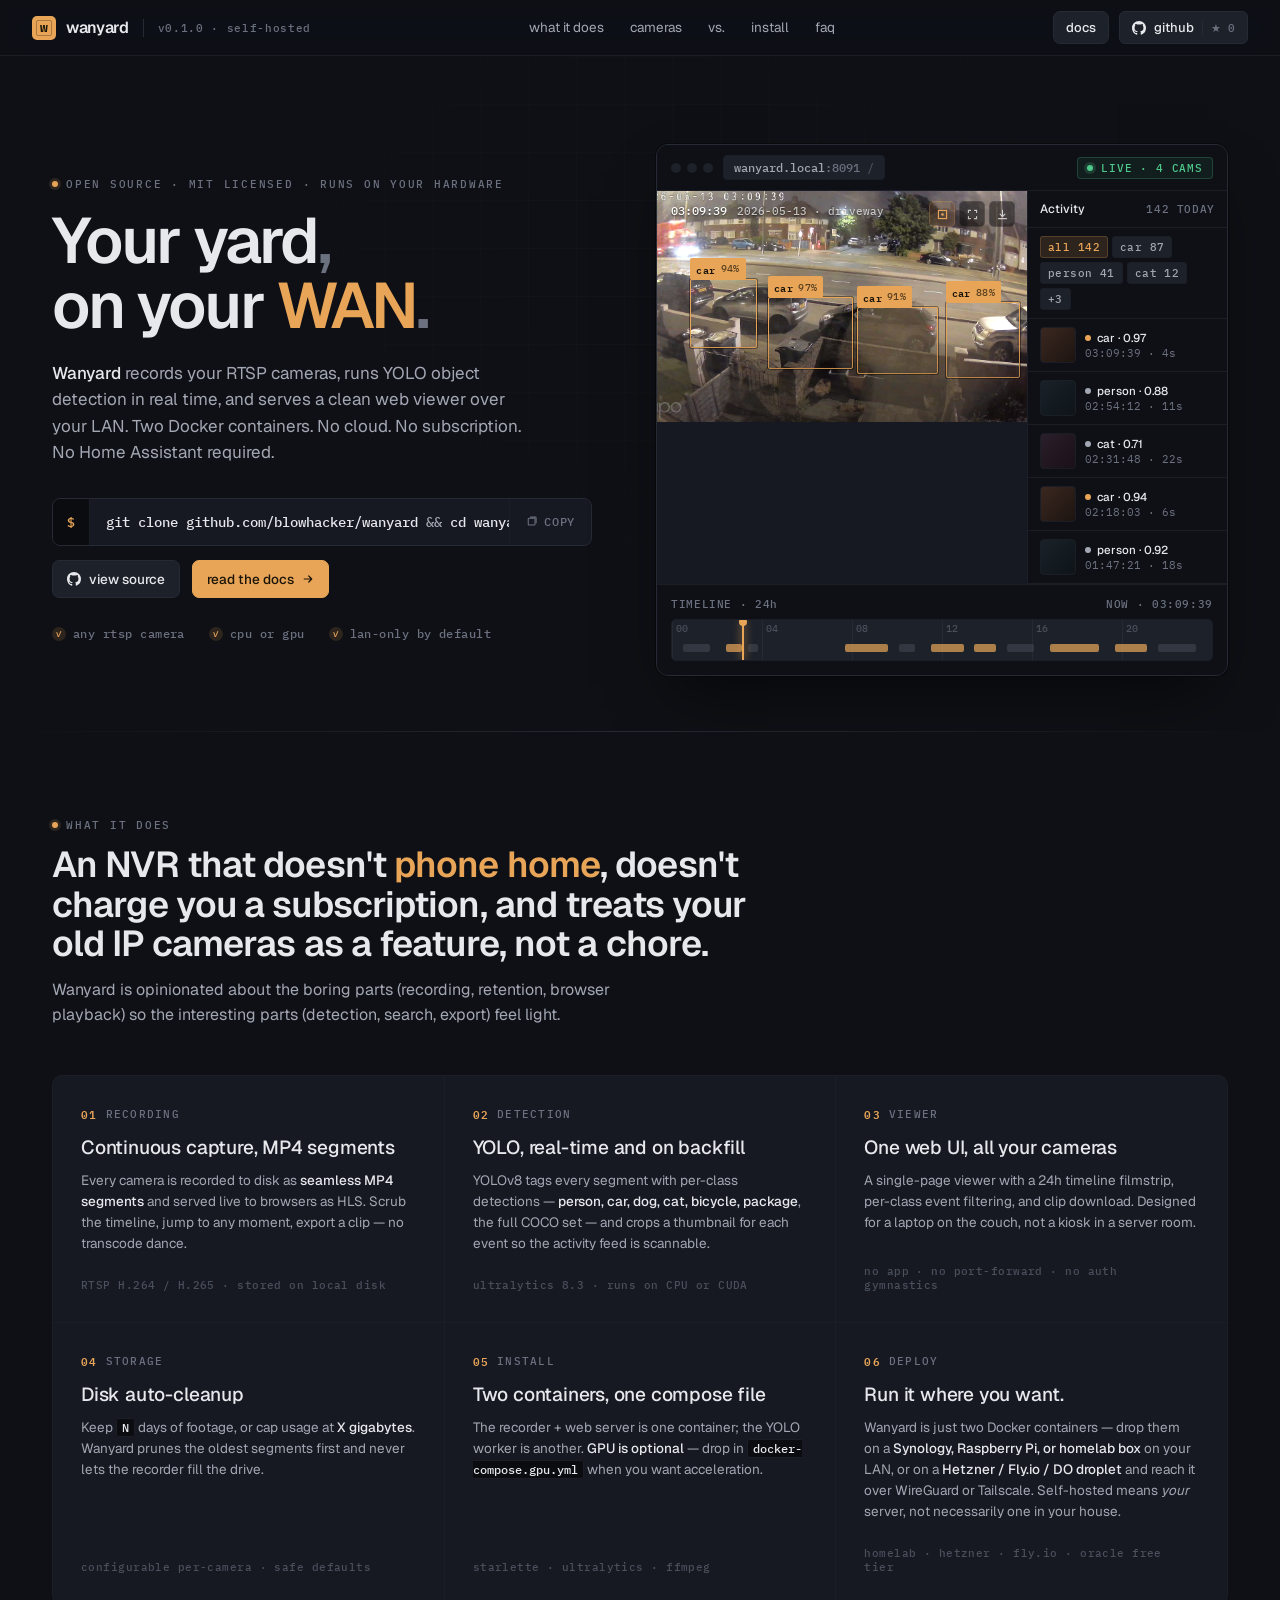
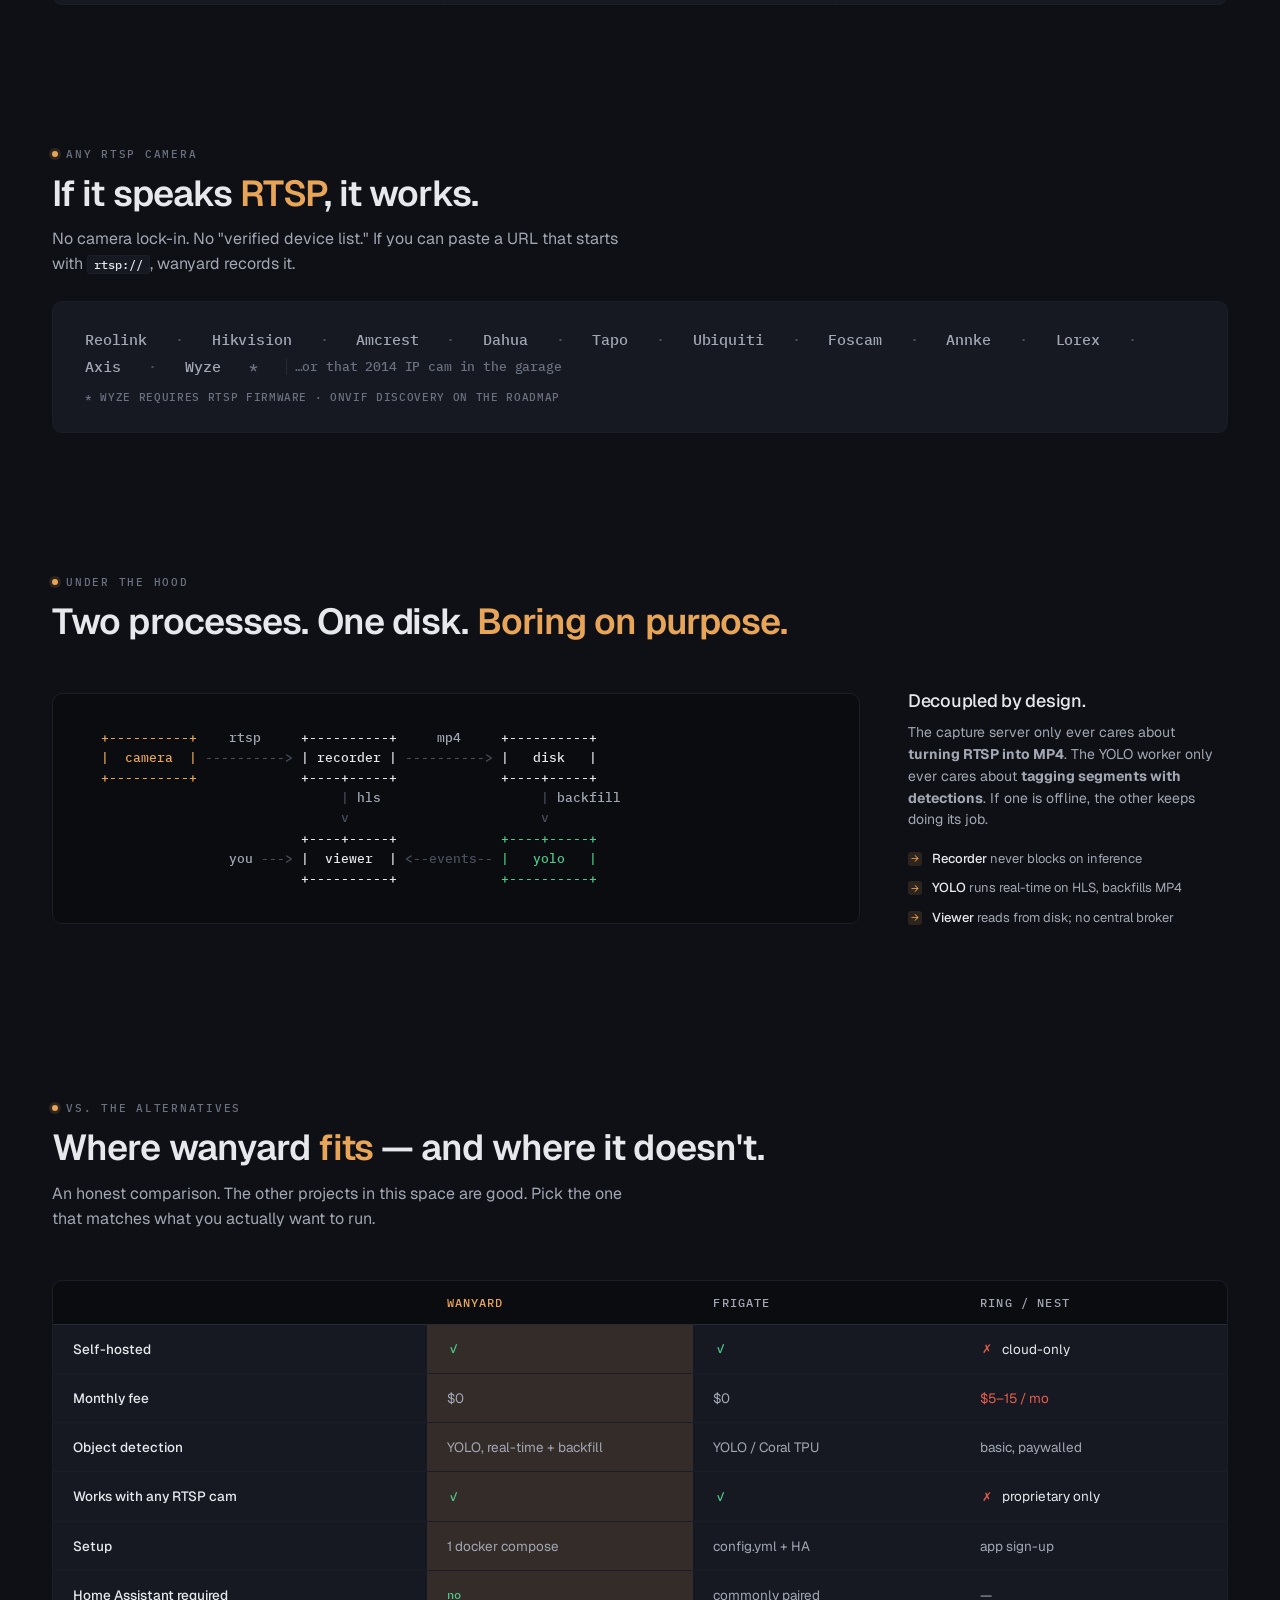
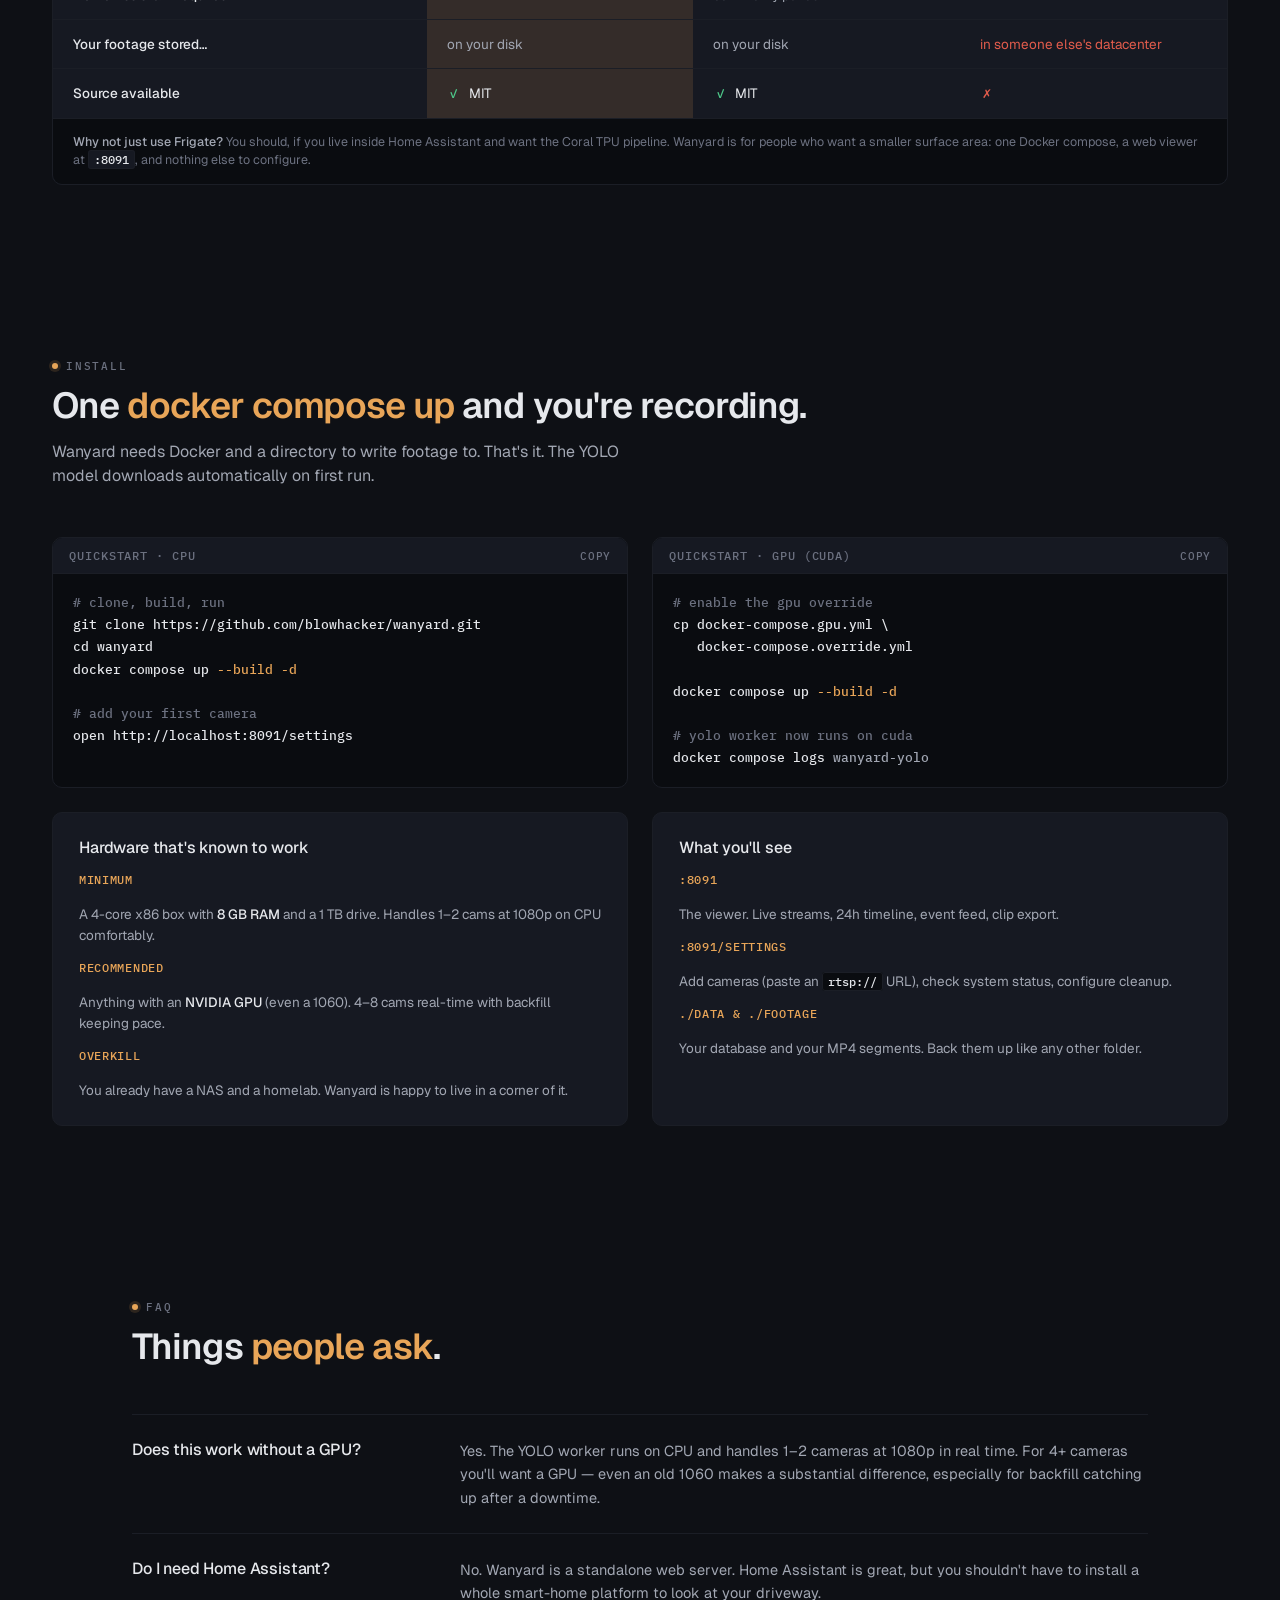
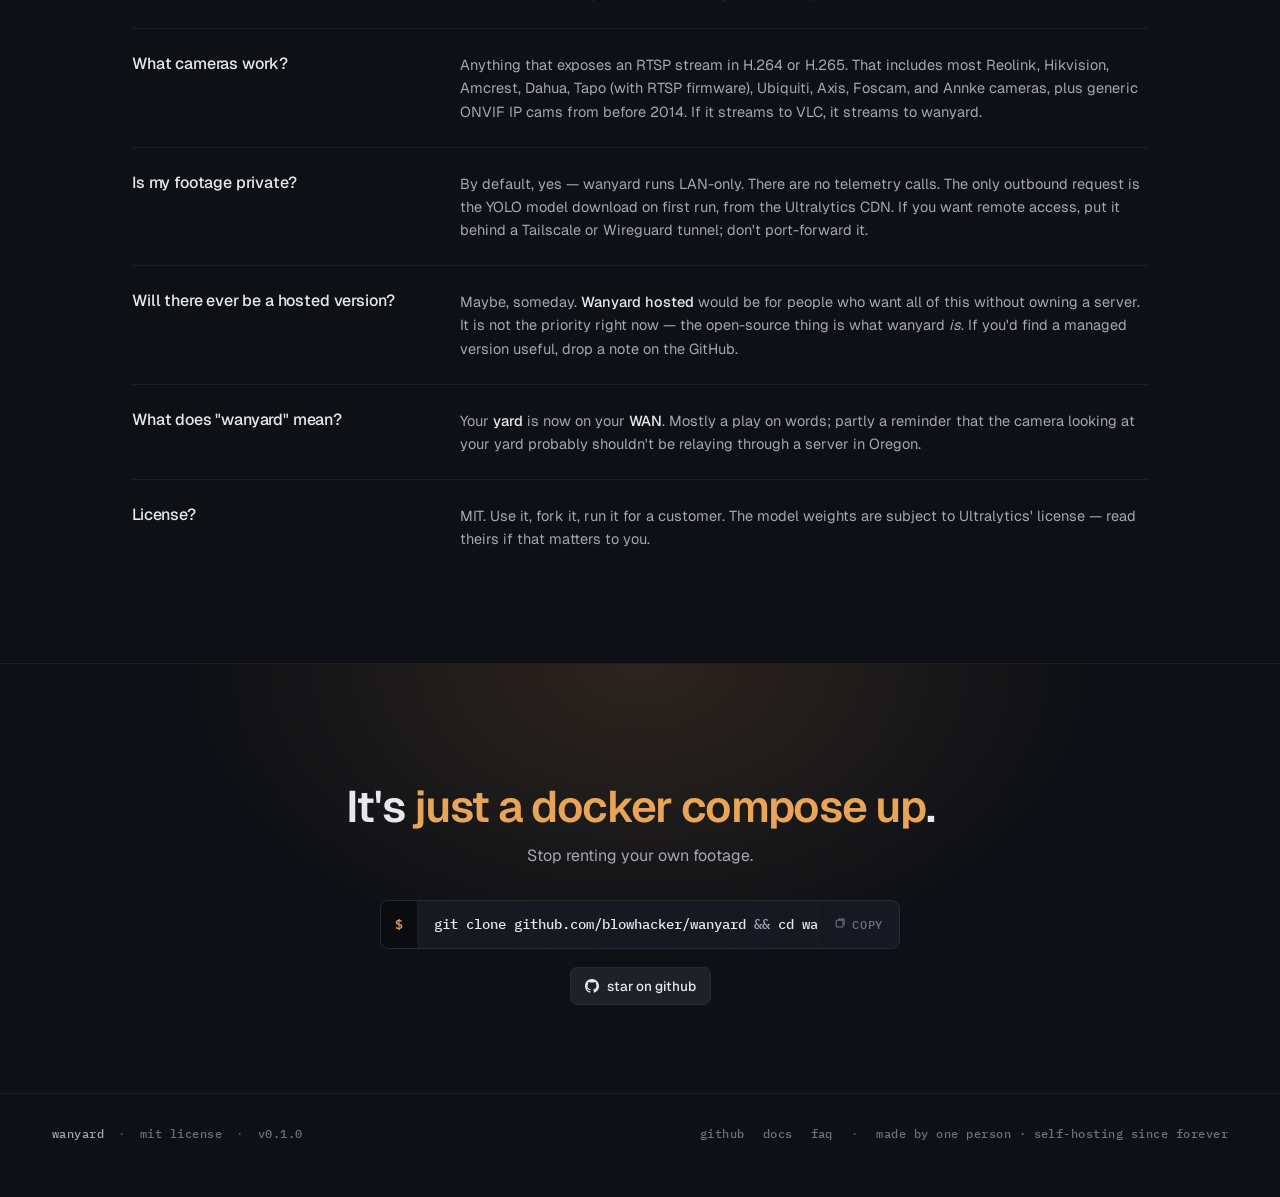
==== site/index.html @ be59cd13 "static html for wanyard.com" ====
<!doctype html>
<html lang="en">
<head>
<meta charset="utf-8">
<meta name="viewport" content="width=1440">
<title>wanyard — self-hosted NVR with YOLO detection</title>
<link rel="preconnect" href="https://fonts.googleapis.com">
<link rel="preconnect" href="https://fonts.gstatic.com" crossorigin>
<link href="https://fonts.googleapis.com/css2?family=IBM+Plex+Mono:wght@400;500;600&family=Geist:wght@400;500;600;700&display=swap" rel="stylesheet">
<link rel="stylesheet" href="style.css">
</head>
<body>

  <!-- ─────────── Top bar ─────────── -->
  <header class="topbar" data-comment-anchor="topbar">
    <div class="tb-l">
      <a href="#" class="brand">
        <div class="mark">w</div>
        <div class="word">wanyard</div>
      </a>
      <div class="tb-sep"></div>
      <div class="ver">v0.1.0 · self-hosted</div>
    </div>
    <nav class="tb-nav">
      <a href="#what">what it does</a>
      <a href="#cameras">cameras</a>
      <a href="#compare">vs.</a>
      <a href="#install">install</a>
      <a href="#faq">faq</a>
    </nav>
    <div class="tb-r">
      <a href="#install" class="btn" style="padding:7px 12px;font-size:13px">docs</a>
      <a href="https://github.com/blowhacker/wanyard" class="gh">
        <svg width="14" height="14" viewBox="0 0 16 16" fill="currentColor" aria-hidden="true"><path d="M8 0C3.58 0 0 3.58 0 8a8 8 0 0 0 5.47 7.59c.4.07.55-.17.55-.38 0-.19-.01-.82-.01-1.49-2.01.37-2.53-.49-2.69-.94-.09-.23-.48-.94-.82-1.13-.28-.15-.68-.52-.01-.53.63-.01 1.08.58 1.23.82.72 1.21 1.87.87 2.33.66.07-.52.28-.87.51-1.07-1.78-.2-3.64-.89-3.64-3.95 0-.87.31-1.59.82-2.15-.08-.2-.36-1.02.08-2.12 0 0 .67-.21 2.2.82.64-.18 1.32-.27 2-.27.68 0 1.36.09 2 .27 1.53-1.04 2.2-.82 2.2-.82.44 1.1.16 1.92.08 2.12.51.56.82 1.27.82 2.15 0 3.07-1.87 3.75-3.65 3.95.29.25.54.73.54 1.48 0 1.07-.01 1.93-.01 2.2 0 .21.15.46.55.38A8.01 8.01 0 0 0 16 8c0-4.42-3.58-8-8-8Z"/></svg>
        github
        <span class="stars">★ 0</span>
      </a>
    </div>
  </header>

  <!-- ─────────── Hero ─────────── -->
  <section class="hero" data-screen-label="01 Hero" data-comment-anchor="hero">
    <div class="wrap">
      <div class="hero-grid">
        <div class="hero-copy">
          <div class="eyebrow"><span class="dot"></span>open source · mit licensed · runs on your hardware</div>
          <h1 class="h1">
            Your yard<span class="punct">,</span><br>
            on your <span class="accent">WAN</span><span class="punct">.</span>
          </h1>
          <p class="h-sub">
            <b>Wanyard</b> records your RTSP cameras, runs YOLO object detection in real time, and serves a clean web viewer over your LAN. Two Docker containers. No cloud. No subscription. No Home Assistant required.
          </p>

          <div class="cta-block">
            <div class="cmd" data-copy-target="install-cmd">
              <span class="prompt">$</span>
              <code id="install-cmd">git clone github.com/blowhacker/wanyard <span class="arg">&amp;&amp;</span> cd wanyard <span class="arg">&amp;&amp;</span> docker compose up <span class="flag">-d</span></code>
              <button class="copy" data-copy="install-cmd">
                <svg width="12" height="12" viewBox="0 0 16 16" fill="none" aria-hidden="true"><rect x="3" y="3" width="9" height="9" rx="1" stroke="currentColor" stroke-width="1.4"/><path d="M5.5 1.5h7a1 1 0 0 1 1 1v7" stroke="currentColor" stroke-width="1.4"/></svg>
                <span>COPY</span>
              </button>
            </div>
            <div class="cta-row">
              <a href="https://github.com/blowhacker/wanyard" class="btn">
                <svg width="14" height="14" viewBox="0 0 16 16" fill="currentColor" aria-hidden="true"><path d="M8 0C3.58 0 0 3.58 0 8a8 8 0 0 0 5.47 7.59c.4.07.55-.17.55-.38 0-.19-.01-.82-.01-1.49-2.01.37-2.53-.49-2.69-.94-.09-.23-.48-.94-.82-1.13-.28-.15-.68-.52-.01-.53.63-.01 1.08.58 1.23.82.72 1.21 1.87.87 2.33.66.07-.52.28-.87.51-1.07-1.78-.2-3.64-.89-3.64-3.95 0-.87.31-1.59.82-2.15-.08-.2-.36-1.02.08-2.12 0 0 .67-.21 2.2.82.64-.18 1.32-.27 2-.27.68 0 1.36.09 2 .27 1.53-1.04 2.2-.82 2.2-.82.44 1.1.16 1.92.08 2.12.51.56.82 1.27.82 2.15 0 3.07-1.87 3.75-3.65 3.95.29.25.54.73.54 1.48 0 1.07-.01 1.93-.01 2.2 0 .21.15.46.55.38A8.01 8.01 0 0 0 16 8c0-4.42-3.58-8-8-8Z"/></svg>
                view source
              </a>
              <a href="#install" class="btn primary">
                read the docs
                <svg width="12" height="12" viewBox="0 0 16 16" fill="none" aria-hidden="true"><path d="M3 8h10M9 4l4 4-4 4" stroke="currentColor" stroke-width="1.6" stroke-linecap="round" stroke-linejoin="round"/></svg>
              </a>
            </div>
          </div>

          <ul class="h-foot">
            <li><span class="tick">✓</span> any rtsp camera</li>
            <li><span class="tick">✓</span> cpu or gpu</li>
            <li><span class="tick">✓</span> lan-only by default</li>
          </ul>
        </div>

        <!-- viewer mockup -->
        <div class="viewer" data-comment-anchor="hero-viewer">
          <div class="v-bar">
            <div class="v-bar-l">
              <div class="v-traffic"><span></span><span></span><span></span></div>
              <div class="v-url"><b>wanyard.local</b>:8091<span style="color:var(--txt-4)"> /</span></div>
            </div>
            <div class="v-bar-r"><span class="pulse"></span>LIVE · 4 CAMS</div>
          </div>
          <div class="v-body">
            <div class="v-stage">
              <img src="assets/feed.jpg" alt="Live camera feed">
              <!-- YOLO detection boxes overlaid -->
              <div class="v-box" style="left:9%;top:38%;width:18%;height:30%">
                <div class="lbl">car <span class="pct">94%</span></div>
              </div>
              <div class="v-box" style="left:30%;top:46%;width:23%;height:31%">
                <div class="lbl">car <span class="pct">97%</span></div>
              </div>
              <div class="v-box" style="left:54%;top:50%;width:22%;height:29%">
                <div class="lbl">car <span class="pct">91%</span></div>
              </div>
              <div class="v-box" style="left:78%;top:48%;width:20%;height:33%">
                <div class="lbl">car <span class="pct">88%</span></div>
              </div>
              <div class="v-ts">
                <span>03:09:39</span>
                <span class="sub">2026-05-13 · driveway</span>
              </div>
              <div class="v-tools">
                <div class="b active" title="Boxes">
                  <svg width="13" height="13" viewBox="0 0 16 16" fill="none"><rect x="3" y="3" width="10" height="10" stroke="currentColor" stroke-width="1.4"/><circle cx="8" cy="8" r="1.5" fill="currentColor"/></svg>
                </div>
                <div class="b" title="Fullscreen">
                  <svg width="13" height="13" viewBox="0 0 16 16" fill="none"><path d="M3 5.5V3h2.5M13 5.5V3h-2.5M3 10.5V13h2.5M13 10.5V13h-2.5" stroke="currentColor" stroke-width="1.4" stroke-linecap="round"/></svg>
                </div>
                <div class="b" title="Clip">
                  <svg width="13" height="13" viewBox="0 0 16 16" fill="none"><path d="M8 3v7M5 7.5l3 3 3-3M3 13h10" stroke="currentColor" stroke-width="1.4" stroke-linecap="round" stroke-linejoin="round"/></svg>
                </div>
              </div>
            </div>
            <div class="v-events">
              <div class="ev-h">
                <h4>Activity</h4>
                <div class="ct">142 TODAY</div>
              </div>
              <div class="chips">
                <span class="chip on">all 142</span>
                <span class="chip">car 87</span>
                <span class="chip">person 41</span>
                <span class="chip">cat 12</span>
                <span class="chip">+3</span>
              </div>
              <div class="ev-list">
                <div class="ev">
                  <div class="thumb car"></div>
                  <div class="meta"><div class="cls"><span class="sw"></span>car · 0.97</div><div class="time">03:09:39 · 4s</div></div>
                </div>
                <div class="ev">
                  <div class="thumb person"></div>
                  <div class="meta"><div class="cls"><span class="sw" style="background:var(--txt-2)"></span>person · 0.88</div><div class="time">02:54:12 · 11s</div></div>
                </div>
                <div class="ev">
                  <div class="thumb cat"></div>
                  <div class="meta"><div class="cls"><span class="sw" style="background:var(--txt-2)"></span>cat · 0.71</div><div class="time">02:31:48 · 22s</div></div>
                </div>
                <div class="ev">
                  <div class="thumb car"></div>
                  <div class="meta"><div class="cls"><span class="sw"></span>car · 0.94</div><div class="time">02:18:03 · 6s</div></div>
                </div>
                <div class="ev">
                  <div class="thumb person"></div>
                  <div class="meta"><div class="cls"><span class="sw" style="background:var(--txt-2)"></span>person · 0.92</div><div class="time">01:47:21 · 18s</div></div>
                </div>
              </div>
            </div>
          </div>
          <div class="v-tl">
            <div class="v-tl-h">
              <span>TIMELINE · 24h</span>
              <span>NOW · 03:09:39</span>
            </div>
            <div class="v-ruler">
              <div class="tick" style="left:0%"><span class="lbl">00</span></div>
              <div class="tick" style="left:16.6%"><span class="lbl">04</span></div>
              <div class="tick" style="left:33.3%"><span class="lbl">08</span></div>
              <div class="tick" style="left:50%"><span class="lbl">12</span></div>
              <div class="tick" style="left:66.6%"><span class="lbl">16</span></div>
              <div class="tick" style="left:83.3%"><span class="lbl">20</span></div>
              <div class="seg dim" style="left:2%;width:5%"></div>
              <div class="seg" style="left:10%;width:3%"></div>
              <div class="seg dim" style="left:14%;width:2%"></div>
              <div class="seg" style="left:32%;width:8%"></div>
              <div class="seg dim" style="left:42%;width:3%"></div>
              <div class="seg" style="left:48%;width:6%"></div>
              <div class="seg" style="left:56%;width:4%"></div>
              <div class="seg dim" style="left:62%;width:5%"></div>
              <div class="seg" style="left:70%;width:9%"></div>
              <div class="seg" style="left:82%;width:6%"></div>
              <div class="seg dim" style="left:90%;width:7%"></div>
              <div class="playhead" style="left:13%"></div>
            </div>
          </div>
        </div>
      </div>
    </div>
  </section>

  <!-- ─────────── What it does ─────────── -->
  <section class="sec" id="what" data-screen-label="02 What">
    <div class="wrap">
      <div class="sec-h">
        <span class="eyebrow"><span class="dot"></span>what it does</span>
        <h2>An NVR that doesn't <span class="accent">phone home</span>, doesn't charge you a subscription, and treats your old IP cameras as a feature, not a chore.</h2>
        <p class="lede">Wanyard is opinionated about the boring parts (recording, retention, browser playback) so the interesting parts (detection, search, export) feel light.</p>
      </div>

      <div class="feat-grid">
        <div class="feat">
          <div class="lbl"><span class="n">01</span> RECORDING</div>
          <h3>Continuous capture, MP4 segments</h3>
          <p>Every camera is recorded to disk as <b>seamless MP4 segments</b> and served live to browsers as HLS. Scrub the timeline, jump to any moment, export a clip — no transcode dance.</p>
          <div class="gloss">RTSP H.264 / H.265 · stored on local disk</div>
        </div>
        <div class="feat">
          <div class="lbl"><span class="n">02</span> DETECTION</div>
          <h3>YOLO, real-time and on backfill</h3>
          <p>YOLOv8 tags every segment with per-class detections — <b>person, car, dog, cat, bicycle, package</b>, the full COCO set — and crops a thumbnail for each event so the activity feed is scannable.</p>
          <div class="gloss">ultralytics 8.3 · runs on CPU or CUDA</div>
        </div>
        <div class="feat">
          <div class="lbl"><span class="n">03</span> VIEWER</div>
          <h3>One web UI, all your cameras</h3>
          <p>A single-page viewer with a 24h timeline filmstrip, per-class event filtering, and clip download. Designed for a laptop on the couch, not a kiosk in a server room.</p>
          <div class="gloss">no app · no port-forward · no auth gymnastics</div>
        </div>
        <div class="feat">
          <div class="lbl"><span class="n">04</span> STORAGE</div>
          <h3>Disk auto-cleanup</h3>
          <p>Keep <code style="font:500 11.5px var(--font-mono);background:var(--bg-2);padding:1px 5px;border-radius:3px;border:1px solid var(--line-soft);color:var(--txt)">N</code> days of footage, or cap usage at <b>X gigabytes</b>. Wanyard prunes the oldest segments first and never lets the recorder fill the drive.</p>
          <div class="gloss">configurable per-camera · safe defaults</div>
        </div>
        <div class="feat">
          <div class="lbl"><span class="n">05</span> INSTALL</div>
          <h3>Two containers, one compose file</h3>
          <p>The recorder + web server is one container; the YOLO worker is another. <b>GPU is optional</b> — drop in <code style="font:500 11.5px var(--font-mono);background:var(--bg-2);padding:1px 5px;border-radius:3px;border:1px solid var(--line-soft);color:var(--txt)">docker-compose.gpu.yml</code> when you want acceleration.</p>
          <div class="gloss">starlette · ultralytics · ffmpeg</div>
        </div>
        <div class="feat">
          <div class="lbl"><span class="n">06</span> DEPLOY</div>
          <h3>Run it where you want.</h3>
          <p>Wanyard is just two Docker containers — drop them on a <b>Synology, Raspberry Pi, or homelab box</b> on your LAN, or on a <b>Hetzner / Fly.io / DO droplet</b> and reach it over WireGuard or Tailscale. Self-hosted means <i>your</i> server, not necessarily one in your house.</p>
          <div class="gloss">homelab · hetzner · fly.io · oracle free tier</div>
        </div>
      </div>
    </div>
  </section>

  <!-- ─────────── Cameras strip ─────────── -->
  <section class="sec thin" id="cameras" data-screen-label="03 Cameras">
    <div class="wrap">
      <div class="sec-h" style="margin-bottom:24px">
        <span class="eyebrow"><span class="dot"></span>any rtsp camera</span>
        <h2>If it speaks <span class="accent">RTSP</span>, it works.</h2>
        <p class="lede">No camera lock-in. No "verified device list." If you can paste a URL that starts with <code style="font:500 12px var(--font-mono);color:var(--txt);background:var(--surf);padding:1px 6px;border-radius:3px;border:1px solid var(--line-soft)">rtsp://</code>, wanyard records it.</p>
      </div>
      <div class="cams">
        <div class="row">
          <span>Reolink</span><span class="dot">·</span>
          <span>Hikvision</span><span class="dot">·</span>
          <span>Amcrest</span><span class="dot">·</span>
          <span>Dahua</span><span class="dot">·</span>
          <span>Tapo</span><span class="dot">·</span>
          <span>Ubiquiti</span><span class="dot">·</span>
          <span>Foscam</span><span class="dot">·</span>
          <span>Annke</span><span class="dot">·</span>
          <span>Lorex</span><span class="dot">·</span>
          <span>Axis</span><span class="dot">·</span>
          <span>Wyze</span><span style="color:var(--txt-3)">*</span>
          <span class="more">…or that 2014 IP cam in the garage</span>
        </div>
        <div class="hint">* wyze requires rtsp firmware · onvif discovery on the roadmap</div>
      </div>
    </div>
  </section>

  <!-- ─────────── Flow ASCII ─────────── -->
  <section class="sec" id="how" data-screen-label="04 How">
    <div class="wrap">
      <div class="sec-h">
        <span class="eyebrow"><span class="dot"></span>under the hood</span>
        <h2>Two processes. One disk. <span class="accent">Boring on purpose.</span></h2>
      </div>
      <div class="flow-wrap">
        <pre class="flow">  <span class="cam">+----------+</span>    rtsp     <span class="core">+----------+</span>     mp4     <span class="core">+----------+</span>
  <span class="cam">|  camera  |</span> <span class="arrow">----------&gt;</span> <span class="core">| recorder |</span> <span class="arrow">----------&gt;</span> <span class="core">|   disk   |</span>
  <span class="cam">+----------+</span>             <span class="core">+----+-----+</span>             <span class="core">+----+-----+</span>
                                <span class="arrow">|</span> hls                    <span class="arrow">|</span> backfill
                                <span class="arrow">v</span>                        <span class="arrow">v</span>
                           <span class="core">+----+-----+</span>             <span class="yolo">+----+-----+</span>
                  you <span class="arrow">---&gt;</span> <span class="core">|  viewer  |</span> <span class="arrow">&lt;--events--</span> <span class="yolo">|   yolo   |</span>
                           <span class="core">+----------+</span>             <span class="yolo">+----------+</span></pre>

        <div class="flow-side">
          <h3>Decoupled by design.</h3>
          <p>The capture server only ever cares about <b>turning RTSP into MP4</b>. The YOLO worker only ever cares about <b>tagging segments with detections</b>. If one is offline, the other keeps doing its job.</p>
          <ul>
            <li><span class="tick">→</span><span><b>Recorder</b> never blocks on inference</span></li>
            <li><span class="tick">→</span><span><b>YOLO</b> runs real-time on HLS, backfills MP4</span></li>
            <li><span class="tick">→</span><span><b>Viewer</b> reads from disk; no central broker</span></li>
          </ul>
        </div>
      </div>
    </div>
  </section>

  <!-- ─────────── Comparison ─────────── -->
  <section class="sec" id="compare" data-screen-label="05 Compare">
    <div class="wrap">
      <div class="sec-h">
        <span class="eyebrow"><span class="dot"></span>vs. the alternatives</span>
        <h2>Where wanyard <span class="accent">fits</span> — and where it doesn't.</h2>
        <p class="lede">An honest comparison. The other projects in this space are good. Pick the one that matches what you actually want to run.</p>
      </div>

      <div class="cmp">
        <div class="cmp-tbl">
          <div class="head">&nbsp;</div>
          <div class="head">wanyard</div>
          <div class="head" style="color:var(--txt-2)">Frigate</div>
          <div class="head" style="color:var(--txt-2)">Ring / Nest</div>

          <div class="row-l">Self-hosted</div>
          <div><span class="sym yes">✓</span></div>
          <div><span class="sym yes">✓</span></div>
          <div><span class="sym no">✗</span> cloud-only</div>

          <div class="row-l">Monthly fee</div>
          <div><span class="mid">$0</span></div>
          <div><span class="mid">$0</span></div>
          <div><span class="mid" style="color:var(--red)">$5–15 / mo</span></div>

          <div class="row-l">Object detection</div>
          <div><span class="mid">YOLO, real-time + backfill</span></div>
          <div><span class="mid">YOLO / Coral TPU</span></div>
          <div><span class="mid">basic, paywalled</span></div>

          <div class="row-l">Works with any RTSP cam</div>
          <div><span class="sym yes">✓</span></div>
          <div><span class="sym yes">✓</span></div>
          <div><span class="sym no">✗</span> proprietary only</div>

          <div class="row-l">Setup</div>
          <div><span class="mid">1 docker compose</span></div>
          <div><span class="mid">config.yml + HA</span></div>
          <div><span class="mid">app sign-up</span></div>

          <div class="row-l">Home Assistant required</div>
          <div><span class="sym no" style="color:var(--green)">no</span></div>
          <div><span class="mid">commonly paired</span></div>
          <div><span class="mid">—</span></div>

          <div class="row-l">Your footage stored…</div>
          <div><span class="mid">on your disk</span></div>
          <div><span class="mid">on your disk</span></div>
          <div><span class="mid" style="color:var(--red)">in someone else's datacenter</span></div>

          <div class="row-l" style="border-bottom:none">Source available</div>
          <div style="border-bottom:none"><span class="sym yes">✓</span> MIT</div>
          <div style="border-bottom:none"><span class="sym yes">✓</span> MIT</div>
          <div style="border-bottom:none"><span class="sym no">✗</span></div>
        </div>
        <div class="cmp-foot">
          <b>Why not just use Frigate?</b> You should, if you live inside Home Assistant and want the Coral TPU pipeline. Wanyard is for people who want a smaller surface area: one Docker compose, a web viewer at <code style="font:500 12px var(--font-mono);color:var(--txt);background:var(--surf);padding:1px 5px;border-radius:3px;border:1px solid var(--line-soft)">:8091</code>, and nothing else to configure.
        </div>
      </div>
    </div>
  </section>

  <!-- ─────────── Quickstart ─────────── -->
  <section class="sec" id="install" data-screen-label="06 Install">
    <div class="wrap">
      <div class="sec-h">
        <span class="eyebrow"><span class="dot"></span>install</span>
        <h2>One <span class="accent">docker compose up</span> and you're recording.</h2>
        <p class="lede">Wanyard needs Docker and a directory to write footage to. That's it. The YOLO model downloads automatically on first run.</p>
      </div>

      <div class="qs">
        <div class="code-block">
          <div class="head">
            <span class="ttl">QUICKSTART · CPU</span>
            <button class="copy" data-copy="qs-cpu">COPY</button>
          </div>
          <pre id="qs-cpu"><span class="cmt"># clone, build, run</span>
git clone https://github.com/blowhacker/wanyard.git
cd wanyard
docker compose up <span class="prm">--build</span> <span class="prm">-d</span>

<span class="cmt"># add your first camera</span>
open http://localhost:8091/settings</pre>
        </div>

        <div class="code-block">
          <div class="head">
            <span class="ttl">QUICKSTART · GPU (CUDA)</span>
            <button class="copy" data-copy="qs-gpu">COPY</button>
          </div>
          <pre id="qs-gpu"><span class="cmt"># enable the gpu override</span>
cp docker-compose.gpu.yml \
   docker-compose.override.yml

docker compose up <span class="prm">--build</span> <span class="prm">-d</span>

<span class="cmt"># yolo worker now runs on cuda</span>
docker compose logs <span class="arg">wanyard-yolo</span></pre>
        </div>
      </div>

      <div class="qs" style="margin-top:24px">
        <div class="qs-notes">
          <h3>Hardware that's known to work</h3>
          <dl>
            <dt>MINIMUM</dt>
            <dd>A 4-core x86 box with <b>8 GB RAM</b> and a 1 TB drive. Handles 1–2 cams at 1080p on CPU comfortably.</dd>
            <dt>RECOMMENDED</dt>
            <dd>Anything with an <b>NVIDIA GPU</b> (even a 1060). 4–8 cams real-time with backfill keeping pace.</dd>
            <dt>OVERKILL</dt>
            <dd>You already have a NAS and a homelab. Wanyard is happy to live in a corner of it.</dd>
          </dl>
        </div>

        <div class="qs-notes">
          <h3>What you'll see</h3>
          <dl>
            <dt>:8091</dt>
            <dd>The viewer. Live streams, 24h timeline, event feed, clip export.</dd>
            <dt>:8091/settings</dt>
            <dd>Add cameras (paste an <code>rtsp://</code> URL), check system status, configure cleanup.</dd>
            <dt>./data &amp; ./footage</dt>
            <dd>Your database and your MP4 segments. Back them up like any other folder.</dd>
          </dl>
        </div>
      </div>
    </div>
  </section>

  <!-- ─────────── FAQ ─────────── -->
  <section class="sec" id="faq" data-screen-label="07 FAQ">
    <div class="wrap" style="max-width:1080px">
      <div class="sec-h">
        <span class="eyebrow"><span class="dot"></span>faq</span>
        <h2>Things <span class="accent">people ask</span>.</h2>
      </div>

      <div class="faq">
        <div class="faq-row">
          <div class="q">Does this work without a GPU?</div>
          <div class="a">Yes. The YOLO worker runs on CPU and handles 1–2 cameras at 1080p in real time. For 4+ cameras you'll want a GPU — even an old 1060 makes a substantial difference, especially for backfill catching up after a downtime.</div>
        </div>
        <div class="faq-row">
          <div class="q">Do I need Home Assistant?</div>
          <div class="a">No. Wanyard is a standalone web server. Home Assistant is great, but you shouldn't have to install a whole smart-home platform to look at your driveway.</div>
        </div>
        <div class="faq-row">
          <div class="q">What cameras work?</div>
          <div class="a">Anything that exposes an RTSP stream in H.264 or H.265. That includes most Reolink, Hikvision, Amcrest, Dahua, Tapo (with RTSP firmware), Ubiquiti, Axis, Foscam, and Annke cameras, plus generic ONVIF IP cams from before 2014. If it streams to VLC, it streams to wanyard.</div>
        </div>
        <div class="faq-row">
          <div class="q">Is my footage private?</div>
          <div class="a">By default, yes — wanyard runs LAN-only. There are no telemetry calls. The only outbound request is the YOLO model download on first run, from the Ultralytics CDN. If you want remote access, put it behind a Tailscale or Wireguard tunnel; don't port-forward it.</div>
        </div>
        <div class="faq-row">
          <div class="q">Will there ever be a hosted version?</div>
          <div class="a">Maybe, someday. <b>Wanyard hosted</b> would be for people who want all of this without owning a server. It is not the priority right now — the open-source thing is what wanyard <em>is</em>. If you'd find a managed version useful, drop a note on the GitHub.</div>
        </div>
        <div class="faq-row">
          <div class="q">What does "wanyard" mean?</div>
          <div class="a">Your <b>yard</b> is now on your <b>WAN</b>. Mostly a play on words; partly a reminder that the camera looking at your yard probably shouldn't be relaying through a server in Oregon.</div>
        </div>
        <div class="faq-row" style="border-bottom:none">
          <div class="q">License?</div>
          <div class="a">MIT. Use it, fork it, run it for a customer. The model weights are subject to Ultralytics' license — read theirs if that matters to you.</div>
        </div>
      </div>
    </div>
  </section>

  <!-- ─────────── Closer ─────────── -->
  <section class="closer" data-screen-label="08 Closer">
    <div class="wrap">
      <h2>It's <span class="accent">just a docker compose up</span>.</h2>
      <p>Stop renting your own footage.</p>
      <div class="cmd" data-copy-target="closer-cmd">
        <span class="prompt">$</span>
        <code id="closer-cmd">git clone github.com/blowhacker/wanyard <span style="color:var(--txt-2)">&amp;&amp;</span> cd wanyard <span style="color:var(--txt-2)">&amp;&amp;</span> docker compose up <span style="color:var(--accent)">-d</span></code>
        <button class="copy" data-copy="closer-cmd">
          <svg width="12" height="12" viewBox="0 0 16 16" fill="none" aria-hidden="true"><rect x="3" y="3" width="9" height="9" rx="1" stroke="currentColor" stroke-width="1.4"/><path d="M5.5 1.5h7a1 1 0 0 1 1 1v7" stroke="currentColor" stroke-width="1.4"/></svg>
          <span>COPY</span>
        </button>
      </div>
      <div class="cta-row">
        <a href="https://github.com/blowhacker/wanyard" class="btn">
          <svg width="14" height="14" viewBox="0 0 16 16" fill="currentColor" aria-hidden="true"><path d="M8 0C3.58 0 0 3.58 0 8a8 8 0 0 0 5.47 7.59c.4.07.55-.17.55-.38 0-.19-.01-.82-.01-1.49-2.01.37-2.53-.49-2.69-.94-.09-.23-.48-.94-.82-1.13-.28-.15-.68-.52-.01-.53.63-.01 1.08.58 1.23.82.72 1.21 1.87.87 2.33.66.07-.52.28-.87.51-1.07-1.78-.2-3.64-.89-3.64-3.95 0-.87.31-1.59.82-2.15-.08-.2-.36-1.02.08-2.12 0 0 .67-.21 2.2.82.64-.18 1.32-.27 2-.27.68 0 1.36.09 2 .27 1.53-1.04 2.2-.82 2.2-.82.44 1.1.16 1.92.08 2.12.51.56.82 1.27.82 2.15 0 3.07-1.87 3.75-3.65 3.95.29.25.54.73.54 1.48 0 1.07-.01 1.93-.01 2.2 0 .21.15.46.55.38A8.01 8.01 0 0 0 16 8c0-4.42-3.58-8-8-8Z"/></svg>
          star on github
        </a>
      </div>
    </div>
  </section>

  <!-- ─────────── Footer ─────────── -->
  <footer class="foot">
    <div class="wrap" style="display:flex;align-items:center;justify-content:space-between;width:100%">
      <div class="l">
        <span style="color:var(--txt-2)">wanyard</span>
        <span style="color:var(--txt-4)">·</span>
        <span>mit license</span>
        <span style="color:var(--txt-4)">·</span>
        <span>v0.1.0</span>
      </div>
      <div class="r">
        <a href="https://github.com/blowhacker/wanyard">github</a>
        <a href="#install">docs</a>
        <a href="#faq">faq</a>
        <span style="color:var(--txt-4)">·</span>
        <span>made by one person · self-hosting since forever</span>
      </div>
    </div>
  </footer>

  <!-- copy buttons -->
  <script>
    document.querySelectorAll('[data-copy]').forEach(btn=>{
      btn.addEventListener('click', ()=>{
        const id = btn.getAttribute('data-copy');
        const el = document.getElementById(id);
        if(!el) return;
        const text = el.innerText.replace(/\s+/g,' ').trim();
        navigator.clipboard.writeText(text).then(()=>{
          btn.classList.add('copied');
          const span = btn.querySelector('span');
          const old = span ? span.textContent : btn.textContent;
          if(span){ span.textContent = 'COPIED'; } else { btn.textContent = 'COPIED'; }
          setTimeout(()=>{
            btn.classList.remove('copied');
            if(span){ span.textContent = old; } else { btn.textContent = old; }
          }, 1400);
        });
      });
    });
  </script>

  </body>
</html>
---- site/style.css ----
:root{
  --bg:#0e1015;
  --bg-2:#0a0c10;
  --surf:#161922;
  --surf-2:#1d2129;
  --line:#262a35;
  --line-soft:#1b1e26;
  --txt:#e6e8ec;
  --txt-2:#a2a7b3;
  --txt-3:#6c7180;
  --txt-4:#4a4f5c;

  --accent:#e8a558;
  --accent-ink:#1a1408;
  --accent-soft:rgba(232,165,88,0.14);
  --accent-ring:rgba(232,165,88,0.40);
  --accent-line:rgba(232,165,88,0.22);

  --green:#4ec98a;
  --red:#e25c4c;

  --font-ui:'Geist',system-ui,-apple-system,sans-serif;
  --font-mono:'IBM Plex Mono',ui-monospace,monospace;
}
[data-accent="green"]{
  --accent:#4ec98a; --accent-ink:#06180e;
  --accent-soft:rgba(78,201,138,0.13);
  --accent-ring:rgba(78,201,138,0.38);
  --accent-line:rgba(78,201,138,0.22);
}
[data-accent="blue"]{
  --accent:#6aa7f2; --accent-ink:#06121e;
  --accent-soft:rgba(106,167,242,0.13);
  --accent-ring:rgba(106,167,242,0.38);
  --accent-line:rgba(106,167,242,0.22);
}
[data-accent="red"]{
  --accent:#e25c4c; --accent-ink:#1a0606;
  --accent-soft:rgba(226,92,76,0.13);
  --accent-ring:rgba(226,92,76,0.38);
  --accent-line:rgba(226,92,76,0.22);
}

*,*::before,*::after{box-sizing:border-box;margin:0;padding:0}
html{scroll-behavior:smooth}
body{
  background:var(--bg); color:var(--txt);
  font:15px/1.5 var(--font-ui);
  -webkit-font-smoothing:antialiased;
  text-rendering:optimizeLegibility;
  overflow-x:hidden;
}
a{color:inherit;text-decoration:none}
img{display:block;max-width:100%}
button{font:inherit;cursor:pointer;color:inherit;background:none;border:none}
hr{border:none;border-top:1px solid var(--line-soft);margin:0}

.wrap{max-width:1240px;margin:0 auto;padding:0 32px}
.eyebrow{
  font:500 11px/1 var(--font-mono);
  letter-spacing:0.16em; text-transform:uppercase;
  color:var(--txt-3);
}
.eyebrow .dot{
  display:inline-block;width:6px;height:6px;border-radius:50%;
  background:var(--accent); margin-right:8px; vertical-align:1px;
  box-shadow:0 0 0 3px var(--accent-soft);
}
.mono{font-family:var(--font-mono)}

/* ─────────── Top bar ─────────── */
.topbar{
  position:sticky; top:0; z-index:50;
  height:56px;
  display:flex; align-items:center; justify-content:space-between;
  padding:0 32px;
  background:rgba(14,16,21,0.78);
  backdrop-filter:blur(10px) saturate(140%);
  -webkit-backdrop-filter:blur(10px) saturate(140%);
  border-bottom:1px solid var(--line-soft);
}
.tb-l{display:flex;align-items:center;gap:14px}
.brand{display:flex;align-items:center;gap:10px}
.brand .mark{
  width:24px;height:24px;border-radius:5px;
  background:var(--accent);
  display:flex;align-items:center;justify-content:center;
  font:700 13px var(--font-mono);
  color:var(--accent-ink);
  letter-spacing:-0.02em;
  position:relative;
}
.brand .mark::after{
  /* aperture-style inner ring, evokes a camera iris without being literal */
  content:''; position:absolute; inset:4px;
  border:1px solid var(--accent-ink); opacity:0.3; border-radius:2px;
}
.brand .word{
  font:600 16px var(--font-ui); letter-spacing:-0.02em; color:var(--txt);
}
.brand .word b{color:var(--accent);font-weight:600}
.tb-sep{width:1px;height:18px;background:var(--line)}
.ver{
  font:500 11px var(--font-mono); color:var(--txt-3);
  letter-spacing:0.06em;
}
.tb-nav{display:flex;align-items:center;gap:2px}
.tb-nav a{
  padding:8px 12px; border-radius:6px;
  font-size:13.5px; color:var(--txt-2);
}
.tb-nav a:hover{color:var(--txt);background:var(--surf)}
.tb-r{display:flex;align-items:center;gap:10px}
.gh{
  display:inline-flex;align-items:center;gap:8px;
  padding:7px 12px; border-radius:6px;
  border:1px solid var(--line);
  background:var(--surf-2);
  font:500 13px var(--font-ui);
  color:var(--txt);
}
.gh:hover{background:var(--surf);border-color:var(--accent-line)}
.gh .stars{
  font:500 11px var(--font-mono); color:var(--txt-3);
  padding-left:8px; border-left:1px solid var(--line);
}

/* ─────────── Hero ─────────── */
.hero{
  position:relative;
  padding:88px 0 56px;
  overflow:hidden;
}
.hero::before{
  /* subtle grid backdrop */
  content:''; position:absolute; inset:0;
  background-image:
    linear-gradient(to right, rgba(255,255,255,0.018) 1px, transparent 1px),
    linear-gradient(to bottom, rgba(255,255,255,0.018) 1px, transparent 1px);
  background-size:48px 48px;
  mask-image:radial-gradient(ellipse at 50% 30%, rgba(0,0,0,0.9), transparent 70%);
  pointer-events:none;
}
.hero::after{
  content:''; position:absolute; left:0; right:0; bottom:0; height:1px;
  background:linear-gradient(90deg, transparent, var(--line), transparent);
}
.hero-grid{
  position:relative; z-index:1;
  display:grid; grid-template-columns:minmax(0, 540px) 1fr;
  gap:64px; align-items:center;
}
.h1{
  font:600 64px/1.02 var(--font-ui);
  letter-spacing:-0.035em;
  margin:18px 0 22px;
  color:var(--txt);
  text-wrap:balance;
}
.h1 .accent{color:var(--accent)}
.h1 .punct{color:var(--txt-3)}
.h-sub{
  font-size:17px; line-height:1.55; color:var(--txt-2);
  max-width:480px;
  text-wrap:pretty;
}
.h-sub b{color:var(--txt);font-weight:500}

.cta-block{margin-top:32px;display:flex;flex-direction:column;gap:14px}
.cmd{
  display:flex; align-items:stretch;
  background:var(--surf); border:1px solid var(--line);
  border-radius:8px; overflow:hidden;
  max-width:560px;
}
.cmd .prompt{
  display:flex; align-items:center;
  padding:0 14px;
  font:600 13px var(--font-mono); color:var(--accent);
  border-right:1px solid var(--line-soft);
  background:var(--bg-2);
}
.cmd code{
  flex:1; padding:14px 16px;
  font:500 13.5px/1.4 var(--font-mono);
  color:var(--txt); letter-spacing:0;
  white-space:nowrap; overflow-x:auto;
}
.cmd code .arg{color:var(--txt-2)}
.cmd code .flag{color:var(--accent)}
.cmd .copy{
  display:flex; align-items:center; gap:6px;
  padding:0 16px;
  border-left:1px solid var(--line-soft);
  font:500 12px var(--font-mono);
  color:var(--txt-3);
  letter-spacing:0.06em;
}
.cmd .copy:hover{color:var(--txt);background:var(--surf-2)}
.cmd .copy.copied{color:var(--green)}
.cta-row{display:flex;align-items:center;gap:12px;flex-wrap:wrap}
.btn{
  display:inline-flex;align-items:center;gap:8px;
  padding:9px 14px; border-radius:7px;
  font:500 13.5px var(--font-ui);
  border:1px solid var(--line);
  background:var(--surf-2); color:var(--txt);
  transition:background 120ms, border-color 120ms;
}
.btn:hover{background:var(--surf);border-color:var(--accent-line)}
.btn.primary{
  background:var(--accent); color:var(--accent-ink); border-color:var(--accent);
}
.btn.primary:hover{filter:brightness(1.06)}
.btn .kbd{
  font:500 10.5px var(--font-mono);
  padding:1px 5px; border:1px solid currentColor;
  border-radius:3px; opacity:0.55;
}

.h-foot{
  margin-top:28px;
  display:flex; gap:24px; flex-wrap:wrap;
  font:500 11.5px var(--font-mono); color:var(--txt-3);
  letter-spacing:0.04em;
}
.h-foot li{list-style:none;display:flex;align-items:center;gap:7px}
.h-foot .tick{
  width:14px;height:14px;border-radius:50%;
  background:var(--accent-soft); color:var(--accent);
  display:flex;align-items:center;justify-content:center;
  font-size:9px;
}

/* ─────────── Hero viewer mockup ─────────── */
.viewer{
  position:relative;
  background:var(--surf);
  border:1px solid var(--line);
  border-radius:12px;
  overflow:hidden;
  box-shadow:
    0 1px 0 rgba(255,255,255,0.03) inset,
    0 30px 60px -20px rgba(0,0,0,0.6),
    0 0 0 1px rgba(0,0,0,0.4);
}
.v-bar{
  display:flex; align-items:center; justify-content:space-between;
  padding:10px 14px;
  border-bottom:1px solid var(--line-soft);
  background:var(--bg);
}
.v-bar-l{display:flex;align-items:center;gap:10px}
.v-traffic{display:flex;gap:6px}
.v-traffic span{
  width:10px;height:10px;border-radius:50%;background:var(--surf-2);
}
.v-url{
  font:500 11.5px var(--font-mono); color:var(--txt-3);
  background:var(--surf-2); border:1px solid var(--line-soft);
  padding:4px 10px; border-radius:4px;
}
.v-url b{color:var(--txt-2);font-weight:500}
.v-bar-r{
  display:flex;align-items:center;gap:8px;
  font:500 10.5px var(--font-mono); color:var(--green); letter-spacing:0.08em;
  padding:3px 9px; border-radius:4px;
  background:rgba(78,201,138,0.08); border:1px solid rgba(78,201,138,0.22);
}
.v-bar-r .pulse{width:6px;height:6px;border-radius:50%;background:var(--green);box-shadow:0 0 0 3px rgba(78,201,138,0.18)}

.v-body{
  display:grid; grid-template-columns: 1fr 200px;
}
.v-stage{
  position:relative;
  aspect-ratio: 16/10;
  background:#000 center/cover;
  overflow:hidden;
}
.v-stage img{
  position:absolute;inset:0;width:100%;height:100%;object-fit:cover;
  filter:contrast(1.02) saturate(0.95);
}
.v-stage::after{
  content:''; position:absolute; inset:0;
  background:linear-gradient(180deg, transparent 0%, transparent 60%, rgba(0,0,0,0.4) 100%);
}
.v-box{
  position:absolute;
  border:1.5px solid var(--accent);
  border-radius:2px;
  box-shadow:0 0 0 1px rgba(0,0,0,0.4);
}
.v-box .lbl{
  position:absolute; top:-22px; left:-1px;
  background:var(--accent); color:var(--accent-ink);
  font:600 10px var(--font-mono); letter-spacing:0.04em;
  padding:2px 6px; border-radius:2px;
  display:flex;align-items:center;gap:5px;
  white-space:nowrap;
}
.v-box .lbl .pct{opacity:0.7;font-weight:500}
.v-ts{
  position:absolute; left:14px; top:12px;
  font:500 12px var(--font-mono); color:#fff;
  text-shadow:0 1px 2px rgba(0,0,0,0.6);
  display:flex; gap:10px; align-items:baseline;
}
.v-ts .sub{font-size:10.5px;color:rgba(255,255,255,0.7)}
.v-tools{
  position:absolute; right:12px; top:10px;
  display:flex; gap:4px;
}
.v-tools .b{
  width:26px;height:26px;border-radius:5px;
  background:rgba(0,0,0,0.45); border:1px solid rgba(255,255,255,0.08);
  display:flex;align-items:center;justify-content:center;
  color:rgba(255,255,255,0.7);
}
.v-tools .b.active{background:var(--accent-soft);border-color:var(--accent-line);color:var(--accent)}

.v-events{
  border-left:1px solid var(--line-soft);
  background:var(--bg);
  display:flex; flex-direction:column;
  min-width:0;
}
.v-events .ev-h{
  padding:10px 12px;
  border-bottom:1px solid var(--line-soft);
  display:flex;align-items:center;justify-content:space-between;
}
.v-events .ev-h h4{font:500 12px var(--font-ui);color:var(--txt)}
.v-events .ev-h .ct{font:500 10.5px var(--font-mono);color:var(--txt-3);letter-spacing:0.06em}
.chips{
  display:flex; flex-wrap:wrap; gap:4px;
  padding:8px 12px; border-bottom:1px solid var(--line-soft);
}
.chip{
  font:500 10.5px var(--font-mono);
  padding:3px 7px; border-radius:3px;
  background:var(--surf-2); color:var(--txt-2);
  border:1px solid var(--line-soft);
  letter-spacing:0.04em;
}
.chip.on{background:var(--accent-soft);color:var(--accent);border-color:var(--accent-line)}
.ev-list{flex:1; overflow:hidden}
.ev{
  display:grid; grid-template-columns:36px 1fr; gap:9px; align-items:center;
  padding:8px 12px; border-bottom:1px solid var(--line-soft);
}
.ev .thumb{
  width:36px;height:36px;border-radius:4px;
  background:var(--surf-2) center/cover; border:1px solid var(--line-soft);
  position:relative; overflow:hidden;
}
.ev .thumb::after{
  content:''; position:absolute; inset:0;
  background:
    linear-gradient(45deg, rgba(255,255,255,0.04) 25%, transparent 25%) 0 0/8px 8px,
    var(--surf-2);
}
.ev .thumb.car::after{background:linear-gradient(135deg,#3a2820,#1d1410)}
.ev .thumb.person::after{background:linear-gradient(135deg,#1a2228,#0e1418)}
.ev .thumb.cat::after{background:linear-gradient(135deg,#2a1f2a,#1a1018)}
.ev .meta{min-width:0}
.ev .cls{
  font:500 11.5px var(--font-ui); color:var(--txt);
  display:flex; align-items:center; gap:6px;
}
.ev .cls .sw{width:6px;height:6px;border-radius:50%;background:var(--accent)}
.ev .time{font:400 10.5px var(--font-mono);color:var(--txt-3);margin-top:1px}

.v-tl{
  border-top:1px solid var(--line-soft);
  background:var(--bg);
  padding:12px 14px 14px;
}
.v-tl-h{
  display:flex; align-items:center; justify-content:space-between;
  font:500 10.5px var(--font-mono); color:var(--txt-3); letter-spacing:0.06em;
  margin-bottom:8px;
}
.v-ruler{
  position:relative;
  height:42px;
  background:var(--surf-2);
  border:1px solid var(--line-soft);
  border-radius:5px;
  overflow:hidden;
}
.v-ruler .tick{
  position:absolute; top:0; bottom:0; width:1px;
  background:var(--line);
}
.v-ruler .tick .lbl{
  position:absolute; top:2px; left:4px;
  font:500 9.5px var(--font-mono); color:var(--txt-4); letter-spacing:0.04em;
}
.v-ruler .seg{
  position:absolute; top:24px; height:8px;
  background:var(--accent); opacity:0.7; border-radius:2px;
}
.v-ruler .seg.dim{background:var(--txt-4);opacity:0.5}
.v-ruler .playhead{
  position:absolute; top:0; bottom:0; width:1.5px;
  background:var(--accent);
  box-shadow:0 0 8px var(--accent);
}
.v-ruler .playhead::before{
  content:''; position:absolute; top:-2px; left:-3.5px;
  width:8px; height:8px; border-radius:50%; background:var(--accent);
}

/* ─────────── Section shell ─────────── */
.sec{padding:88px 0;position:relative}
.sec.thin{padding:56px 0}
.sec-h{margin-bottom:48px;max-width:760px}
.sec-h .eyebrow{margin-bottom:14px;display:block}
.sec-h h2{
  font:600 36px/1.1 var(--font-ui);
  letter-spacing:-0.025em;
  color:var(--txt);
  text-wrap:balance;
}
.sec-h h2 .accent{color:var(--accent)}
.sec-h .lede{
  margin-top:14px; max-width:580px;
  font-size:16px; line-height:1.55; color:var(--txt-2);
  text-wrap:pretty;
}

/* ─────────── Features grid ─────────── */
.feat-grid{
  display:grid;
  grid-template-columns:repeat(3,1fr);
  gap:1px;
  background:var(--line-soft);
  border:1px solid var(--line-soft);
  border-radius:10px;
  overflow:hidden;
}
.feat{
  background:var(--surf);
  padding:28px 28px 30px;
  display:flex;flex-direction:column;gap:10px;
  min-height:200px;
}
.feat .lbl{
  font:500 10.5px var(--font-mono); color:var(--txt-3);
  letter-spacing:0.12em; text-transform:uppercase;
  display:flex; align-items:center; gap:8px;
}
.feat .lbl .n{
  color:var(--accent); font-weight:600;
}
.feat h3{
  font:500 19px var(--font-ui);
  letter-spacing:-0.01em;
  color:var(--txt);
  margin-top:2px;
}
.feat p{
  font-size:13.5px; line-height:1.55; color:var(--txt-2);
  text-wrap:pretty;
}
.feat p b{color:var(--txt);font-weight:500}
.feat .gloss{
  margin-top:auto; padding-top:14px;
  font:500 11px var(--font-mono); color:var(--txt-4);
  letter-spacing:0.04em;
}

/* ─────────── Cameras strip ─────────── */
.cams{
  background:var(--surf);
  border:1px solid var(--line-soft);
  border-radius:10px;
  padding:28px 32px;
  margin-top:24px;
}
.cams .row{
  display:flex; flex-wrap:wrap; align-items:center; gap:8px 28px;
  font:500 14.5px var(--font-mono); color:var(--txt-2);
  letter-spacing:-0.01em;
}
.cams .row .dot{color:var(--txt-4)}
.cams .row .more{
  color:var(--txt-3); font-size:13px; padding-left:8px;
  border-left:1px solid var(--line);
}
.cams .hint{
  margin-top:14px;
  font:500 11px var(--font-mono); color:var(--txt-3);
  letter-spacing:0.06em; text-transform:uppercase;
}

/* ─────────── Flow ASCII ─────────── */
.flow-wrap{
  display:grid; grid-template-columns: 1fr 320px;
  gap:48px; align-items:center;
}
.flow{
  background:var(--bg-2);
  border:1px solid var(--line-soft);
  border-radius:10px;
  padding:34px 32px;
  font:500 13px/1.55 var(--font-mono);
  color:var(--txt-2);
  white-space:pre;
  overflow-x:auto;
}
.flow .cam{color:var(--accent)}
.flow .core{color:var(--txt)}
.flow .yolo{color:var(--green)}
.flow .arrow{color:var(--txt-4)}
.flow-side h3{
  font:500 18px var(--font-ui); letter-spacing:-0.015em; color:var(--txt);
  margin-bottom:10px;
}
.flow-side p{font-size:14px;line-height:1.55;color:var(--txt-2);text-wrap:pretty}
.flow-side ul{margin-top:18px;display:flex;flex-direction:column;gap:10px;list-style:none}
.flow-side li{
  display:grid; grid-template-columns:14px 1fr; gap:10px; align-items:start;
  font-size:13px; color:var(--txt-2); line-height:1.5;
}
.flow-side li b{color:var(--txt);font-weight:500}
.flow-side li .tick{
  width:14px;height:14px;border-radius:3px;
  background:var(--accent-soft); color:var(--accent);
  display:flex;align-items:center;justify-content:center;
  font-size:10px; margin-top:3px;
}

/* ─────────── Comparison ─────────── */
.cmp{
  background:var(--surf);
  border:1px solid var(--line-soft);
  border-radius:10px;
  overflow:hidden;
}
.cmp-tbl{
  display:grid;
  grid-template-columns: 1.4fr 1fr 1fr 1fr;
}
.cmp-tbl > div{
  padding:14px 20px;
  border-bottom:1px solid var(--line-soft);
  font-size:13.5px;
  display:flex;align-items:center;gap:8px;
}
.cmp-tbl > div:nth-child(4n+2){background:var(--accent-soft)}
.cmp-tbl .head{
  font:500 11.5px var(--font-mono); color:var(--txt-3);
  letter-spacing:0.1em; text-transform:uppercase;
  border-bottom:1px solid var(--line);
  background:var(--bg-2);
}
.cmp-tbl .head:nth-child(4n+2){background:var(--bg-2);color:var(--accent)}
.cmp-tbl .row-l{color:var(--txt);font-weight:500}
.cmp-tbl .yes{color:var(--green)}
.cmp-tbl .no{color:var(--red)}
.cmp-tbl .mid{color:var(--txt-2)}
.cmp-tbl .sym{
  width:14px; display:inline-flex; justify-content:center;
  font:500 12px var(--font-mono);
}
.cmp-foot{
  padding:14px 20px;
  font-size:12.5px; color:var(--txt-3); line-height:1.5;
  background:var(--bg-2);
  border-top:1px solid var(--line-soft);
}
.cmp-foot b{color:var(--txt-2);font-weight:500}

/* ─────────── Quickstart ─────────── */
.qs{
  display:grid; grid-template-columns: 1fr 1fr; gap:24px;
}
.code-block{
  background:var(--bg-2);
  border:1px solid var(--line-soft);
  border-radius:10px;
  overflow:hidden;
}
.code-block .head{
  display:flex;align-items:center;justify-content:space-between;
  padding:10px 16px;
  border-bottom:1px solid var(--line-soft);
  background:var(--surf);
}
.code-block .head .ttl{
  font:500 11.5px var(--font-mono); color:var(--txt-3);
  letter-spacing:0.08em; text-transform:uppercase;
}
.code-block .head .copy{
  font:500 11px var(--font-mono); color:var(--txt-3);
  letter-spacing:0.06em;
}
.code-block .head .copy:hover{color:var(--txt)}
.code-block .head .copy.copied{color:var(--green)}
.code-block pre{
  padding:18px 20px;
  font:500 13px/1.7 var(--font-mono);
  color:var(--txt);
  white-space:pre;
  overflow-x:auto;
}
.code-block pre .cmt{color:var(--txt-3)}
.code-block pre .prm{color:var(--accent)}
.code-block pre .arg{color:var(--txt-2)}

.qs-notes{
  background:var(--surf);
  border:1px solid var(--line-soft);
  border-radius:10px;
  padding:24px 26px;
}
.qs-notes h3{
  font:500 16px var(--font-ui); letter-spacing:-0.01em; color:var(--txt);
  margin-bottom:14px;
}
.qs-notes dl{display:flex;flex-direction:column;gap:14px}
.qs-notes dt{
  font:500 11.5px var(--font-mono); color:var(--accent);
  letter-spacing:0.06em; text-transform:uppercase;
  margin-bottom:3px;
}
.qs-notes dd{font-size:13.5px; line-height:1.55; color:var(--txt-2)}
.qs-notes dd b{color:var(--txt);font-weight:500}
.qs-notes dd code{
  font:500 12px var(--font-mono); color:var(--txt);
  background:var(--bg-2); padding:1px 5px; border-radius:3px;
  border:1px solid var(--line-soft);
}

/* ─────────── FAQ ─────────── */
.faq{display:flex;flex-direction:column;border-top:1px solid var(--line-soft)}
.faq-row{
  display:grid; grid-template-columns:280px 1fr; gap:48px;
  padding:24px 0;
  border-bottom:1px solid var(--line-soft);
  align-items:start;
}
.faq-row .q{
  font:500 16px var(--font-ui); letter-spacing:-0.01em; color:var(--txt);
}
.faq-row .a{
  font-size:14.5px; line-height:1.6; color:var(--txt-2);
  text-wrap:pretty;
}
.faq-row .a b{color:var(--txt);font-weight:500}
.faq-row .a code{
  font:500 12px var(--font-mono); color:var(--txt);
  background:var(--surf); padding:1px 5px; border-radius:3px;
  border:1px solid var(--line-soft);
}

/* ─────────── Closer ─────────── */
.closer{
  text-align:center;
  padding:120px 0 88px;
  border-top:1px solid var(--line-soft);
  background:
    radial-gradient(ellipse at 50% 0%, var(--accent-soft) 0%, transparent 50%),
    var(--bg);
  position:relative;
}
.closer h2{
  font:600 44px/1.05 var(--font-ui);
  letter-spacing:-0.03em; color:var(--txt);
  margin-bottom:14px;
  text-wrap:balance;
}
.closer h2 .accent{color:var(--accent)}
.closer p{
  font-size:16px; color:var(--txt-2); max-width:520px; margin:0 auto 32px;
  text-wrap:pretty;
}
.closer .cmd{margin:0 auto;max-width:520px}
.closer .cta-row{justify-content:center;margin-top:18px}

/* ─────────── Footer ─────────── */
.foot{
  padding:32px 0 56px;
  border-top:1px solid var(--line-soft);
  display:flex; align-items:center; justify-content:space-between;
  font:500 12px var(--font-mono); color:var(--txt-3);
  letter-spacing:0.04em;
}
.foot a:hover{color:var(--txt)}
.foot .l{display:flex;align-items:center;gap:14px}
.foot .r{display:flex;align-items:center;gap:18px}

/* ─────────── Misc ─────────── */
.divider-label{
  display:flex;align-items:center;gap:14px;
  margin:64px 0 24px;
  color:var(--txt-3);
  font:500 11px var(--font-mono); letter-spacing:0.14em; text-transform:uppercase;
}
.divider-label::before,.divider-label::after{
  content:''; flex:1; height:1px; background:var(--line-soft);
}
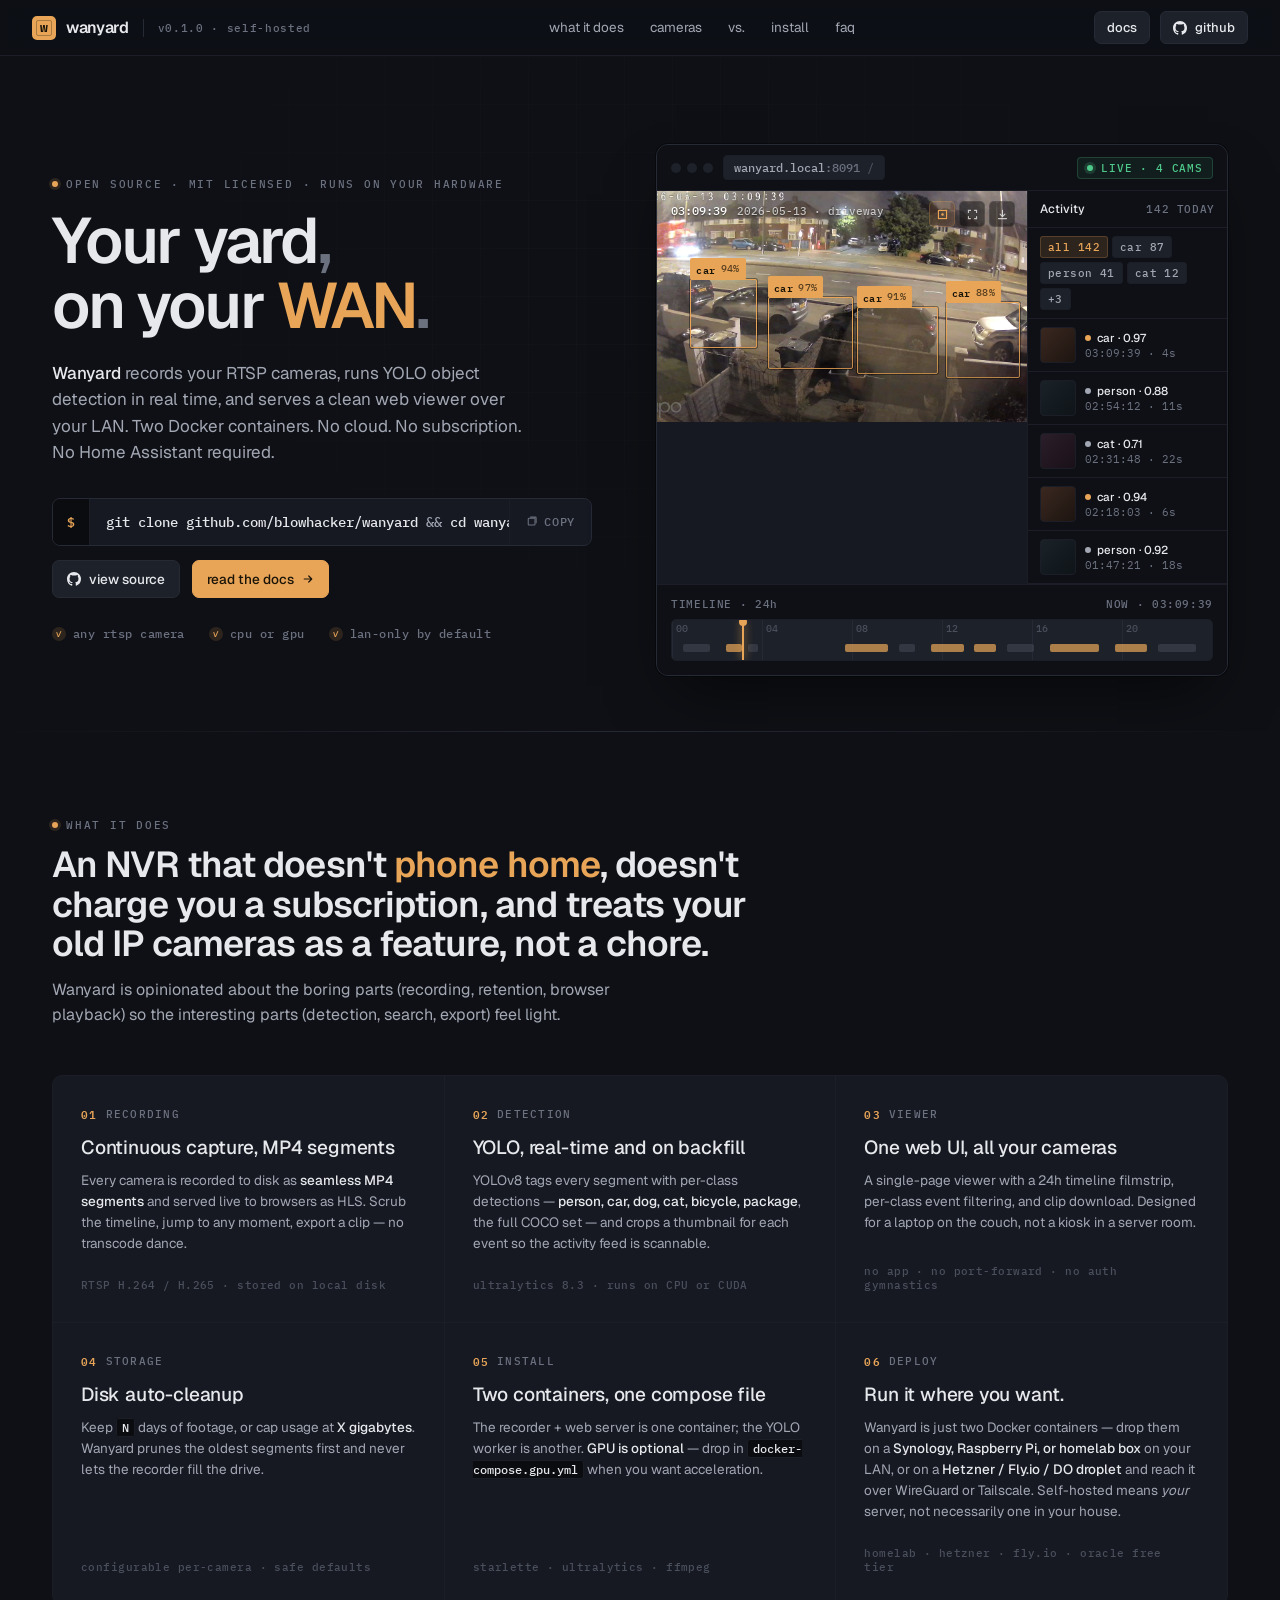
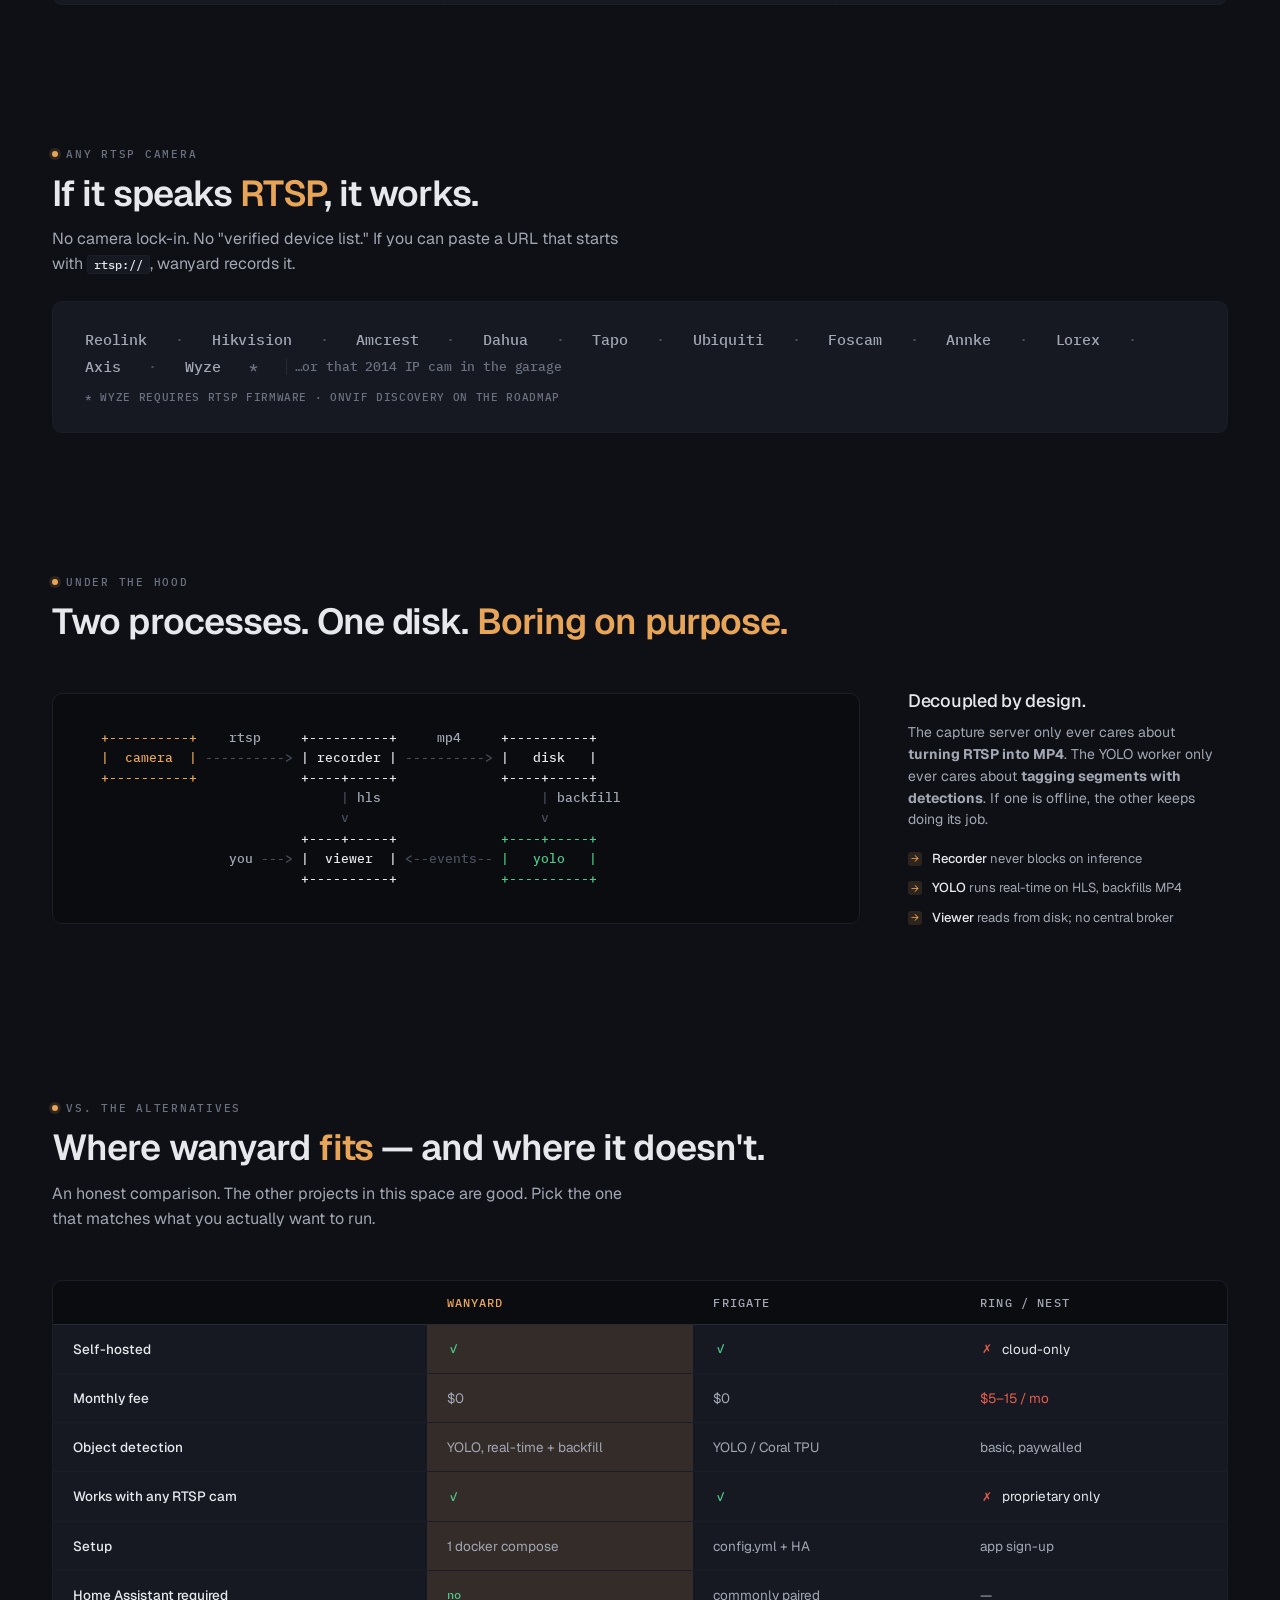
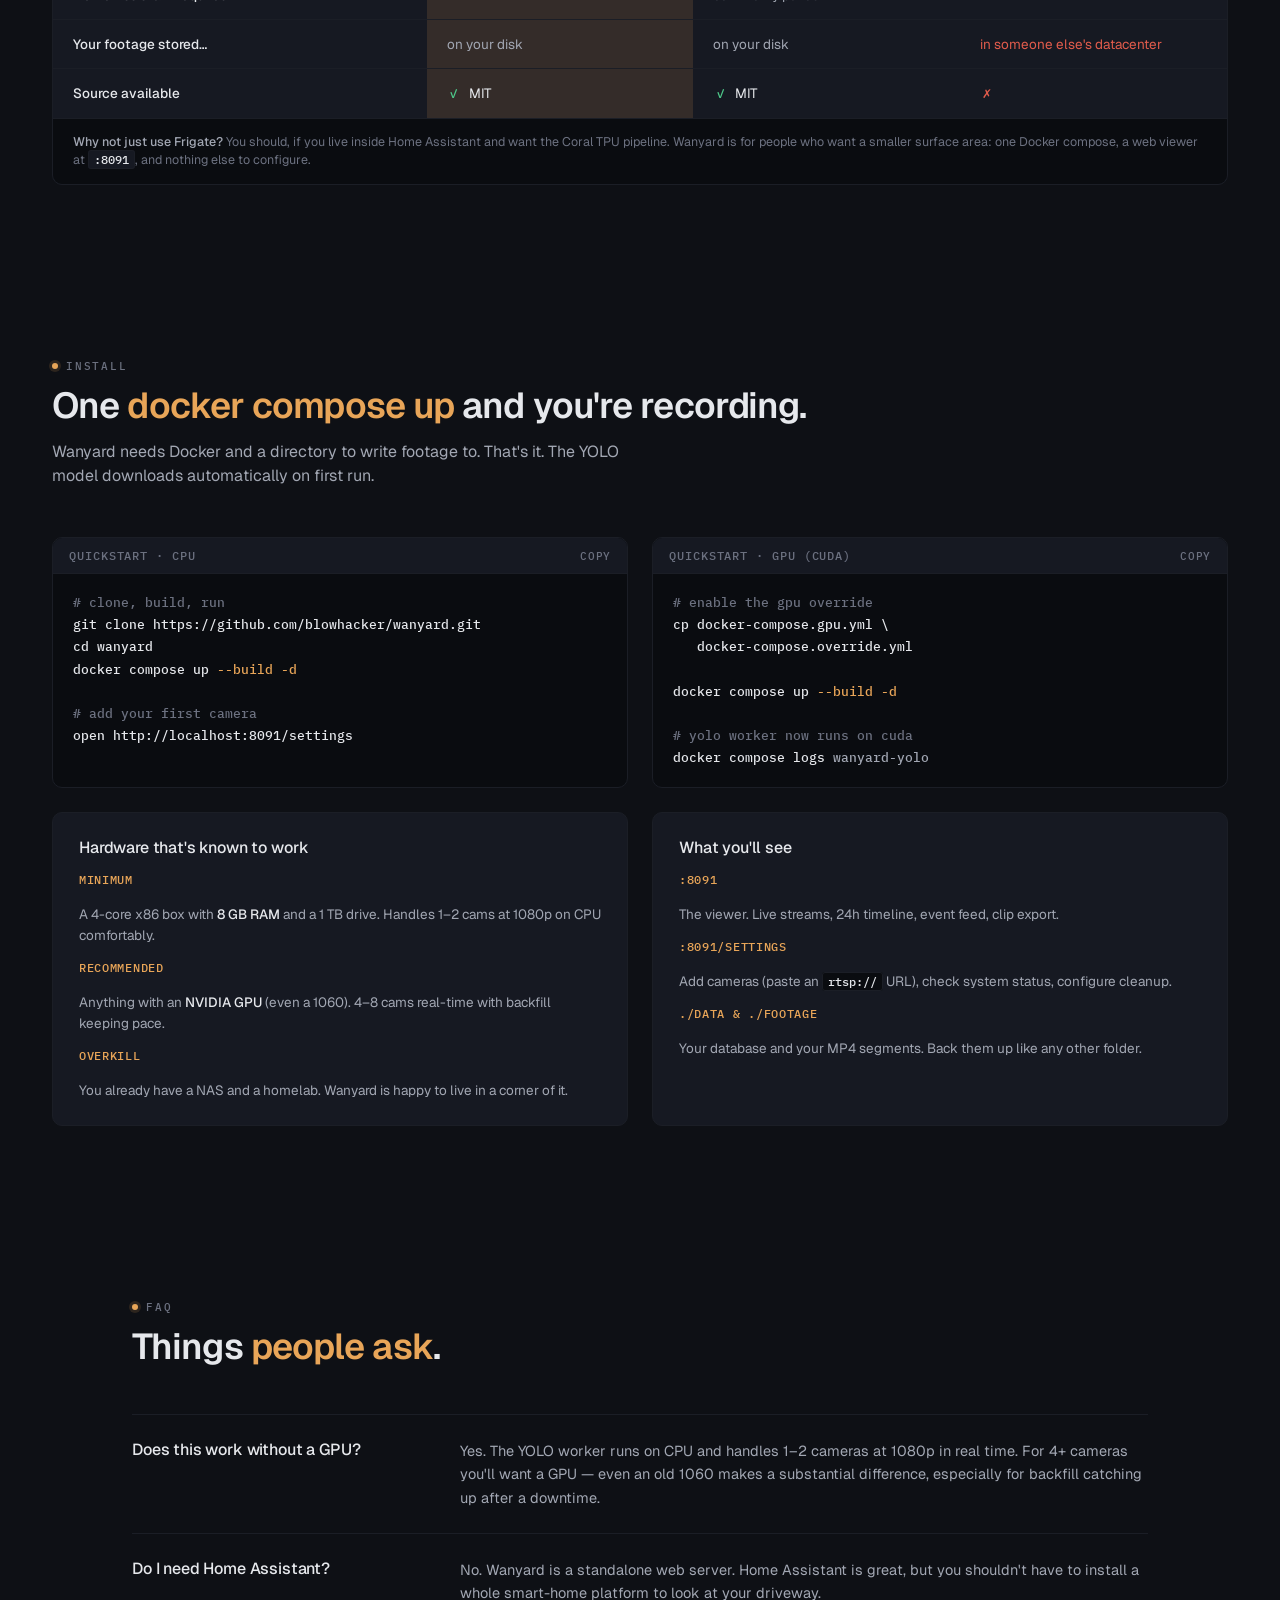
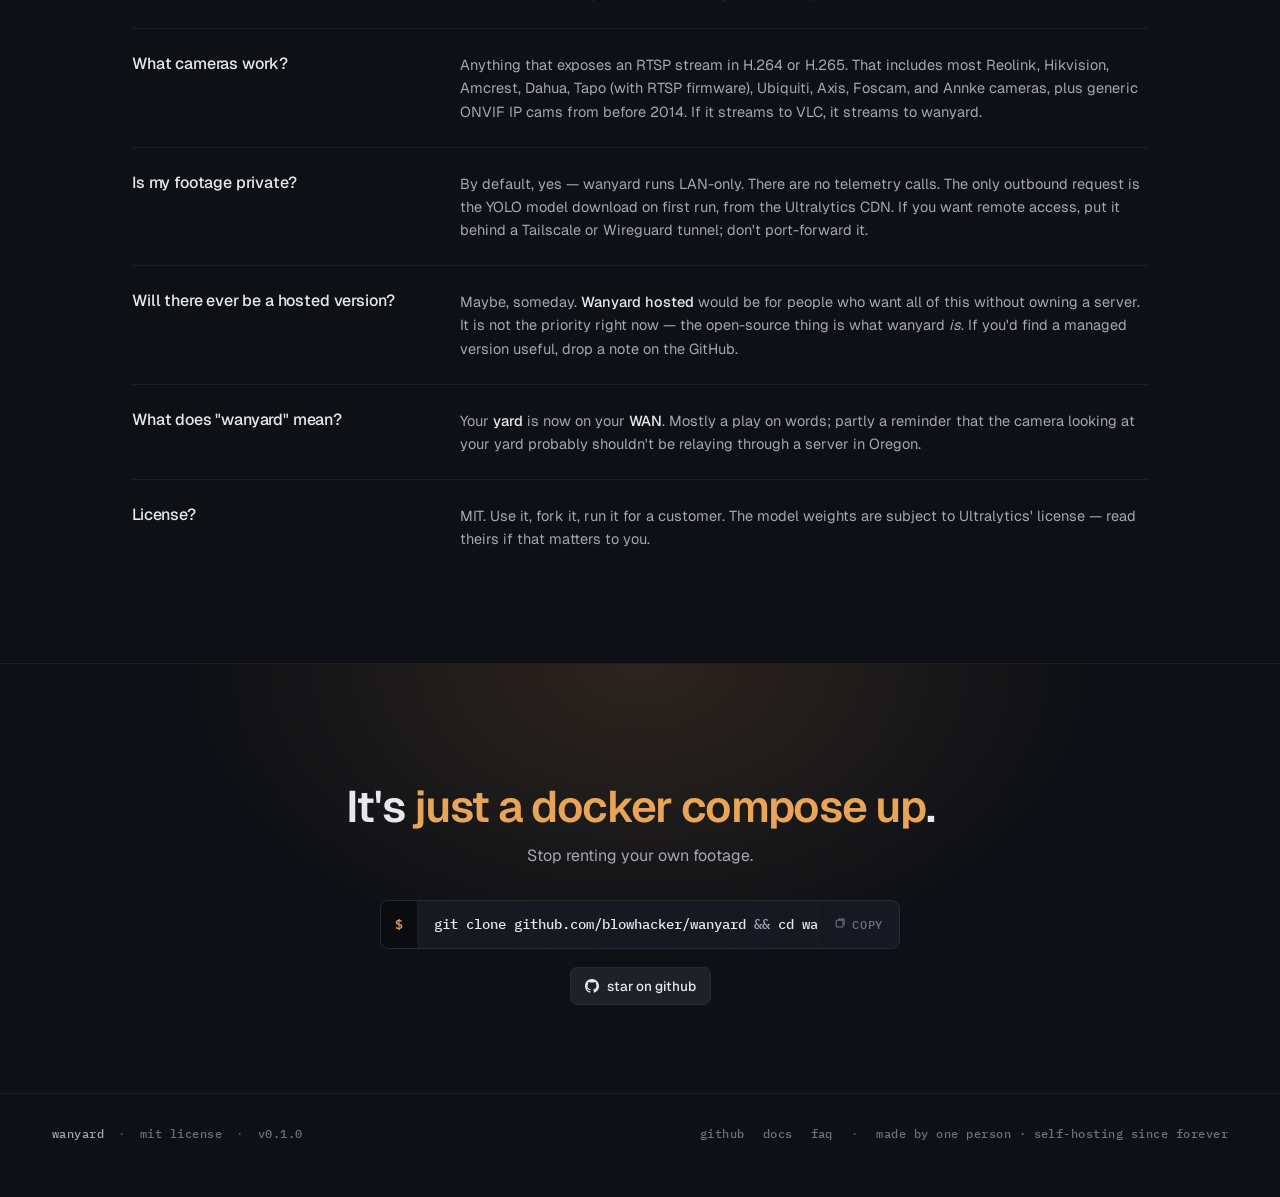
==== commit a1926721: "Remove hardcoded star count from site header GitHub link Zero stars badge looks bad for new project " ====
--- a/site/index.html
+++ b/site/index.html
@@ -4,6 +4,23 @@
 <meta charset="utf-8">
 <meta name="viewport" content="width=1440">
 <title>wanyard — self-hosted NVR with YOLO detection</title>
+<meta name="description" content="Wanyard records your RTSP cameras, runs YOLO object detection in real time, and serves a clean web viewer over your LAN. Self-hosted. No cloud. No subscription.">
+<meta name="theme-color" content="#e8a558">
+
+<!-- Favicons -->
+<link rel="icon" href="favicon.ico" sizes="any">
+<link rel="icon" type="image/svg+xml" href="assets/favicon.svg">
+<link rel="apple-touch-icon" href="assets/apple-touch-icon.png">
+<link rel="manifest" href="site.webmanifest">
+
+<!-- Open Graph / social -->
+<meta property="og:title" content="wanyard — self-hosted NVR with YOLO detection">
+<meta property="og:description" content="Records your RTSP cameras, runs YOLO in real time, serves a clean web viewer over your LAN. One docker compose up.">
+<meta property="og:type" content="website">
+<meta property="og:url" content="https://wanyard.com">
+<meta property="og:image" content="https://wanyard.com/assets/og-mark.png">
+<meta name="twitter:card" content="summary">
+
 <link rel="preconnect" href="https://fonts.googleapis.com">
 <link rel="preconnect" href="https://fonts.gstatic.com" crossorigin>
 <link href="https://fonts.googleapis.com/css2?family=IBM+Plex+Mono:wght@400;500;600&family=Geist:wght@400;500;600;700&display=swap" rel="stylesheet">
@@ -33,7 +50,6 @@
       <a href="https://github.com/blowhacker/wanyard" class="gh">
         <svg width="14" height="14" viewBox="0 0 16 16" fill="currentColor" aria-hidden="true"><path d="M8 0C3.58 0 0 3.58 0 8a8 8 0 0 0 5.47 7.59c.4.07.55-.17.55-.38 0-.19-.01-.82-.01-1.49-2.01.37-2.53-.49-2.69-.94-.09-.23-.48-.94-.82-1.13-.28-.15-.68-.52-.01-.53.63-.01 1.08.58 1.23.82.72 1.21 1.87.87 2.33.66.07-.52.28-.87.51-1.07-1.78-.2-3.64-.89-3.64-3.95 0-.87.31-1.59.82-2.15-.08-.2-.36-1.02.08-2.12 0 0 .67-.21 2.2.82.64-.18 1.32-.27 2-.27.68 0 1.36.09 2 .27 1.53-1.04 2.2-.82 2.2-.82.44 1.1.16 1.92.08 2.12.51.56.82 1.27.82 2.15 0 3.07-1.87 3.75-3.65 3.95.29.25.54.73.54 1.48 0 1.07-.01 1.93-.01 2.2 0 .21.15.46.55.38A8.01 8.01 0 0 0 16 8c0-4.42-3.58-8-8-8Z"/></svg>
         github
-        <span class="stars">★ 0</span>
       </a>
     </div>
   </header>
